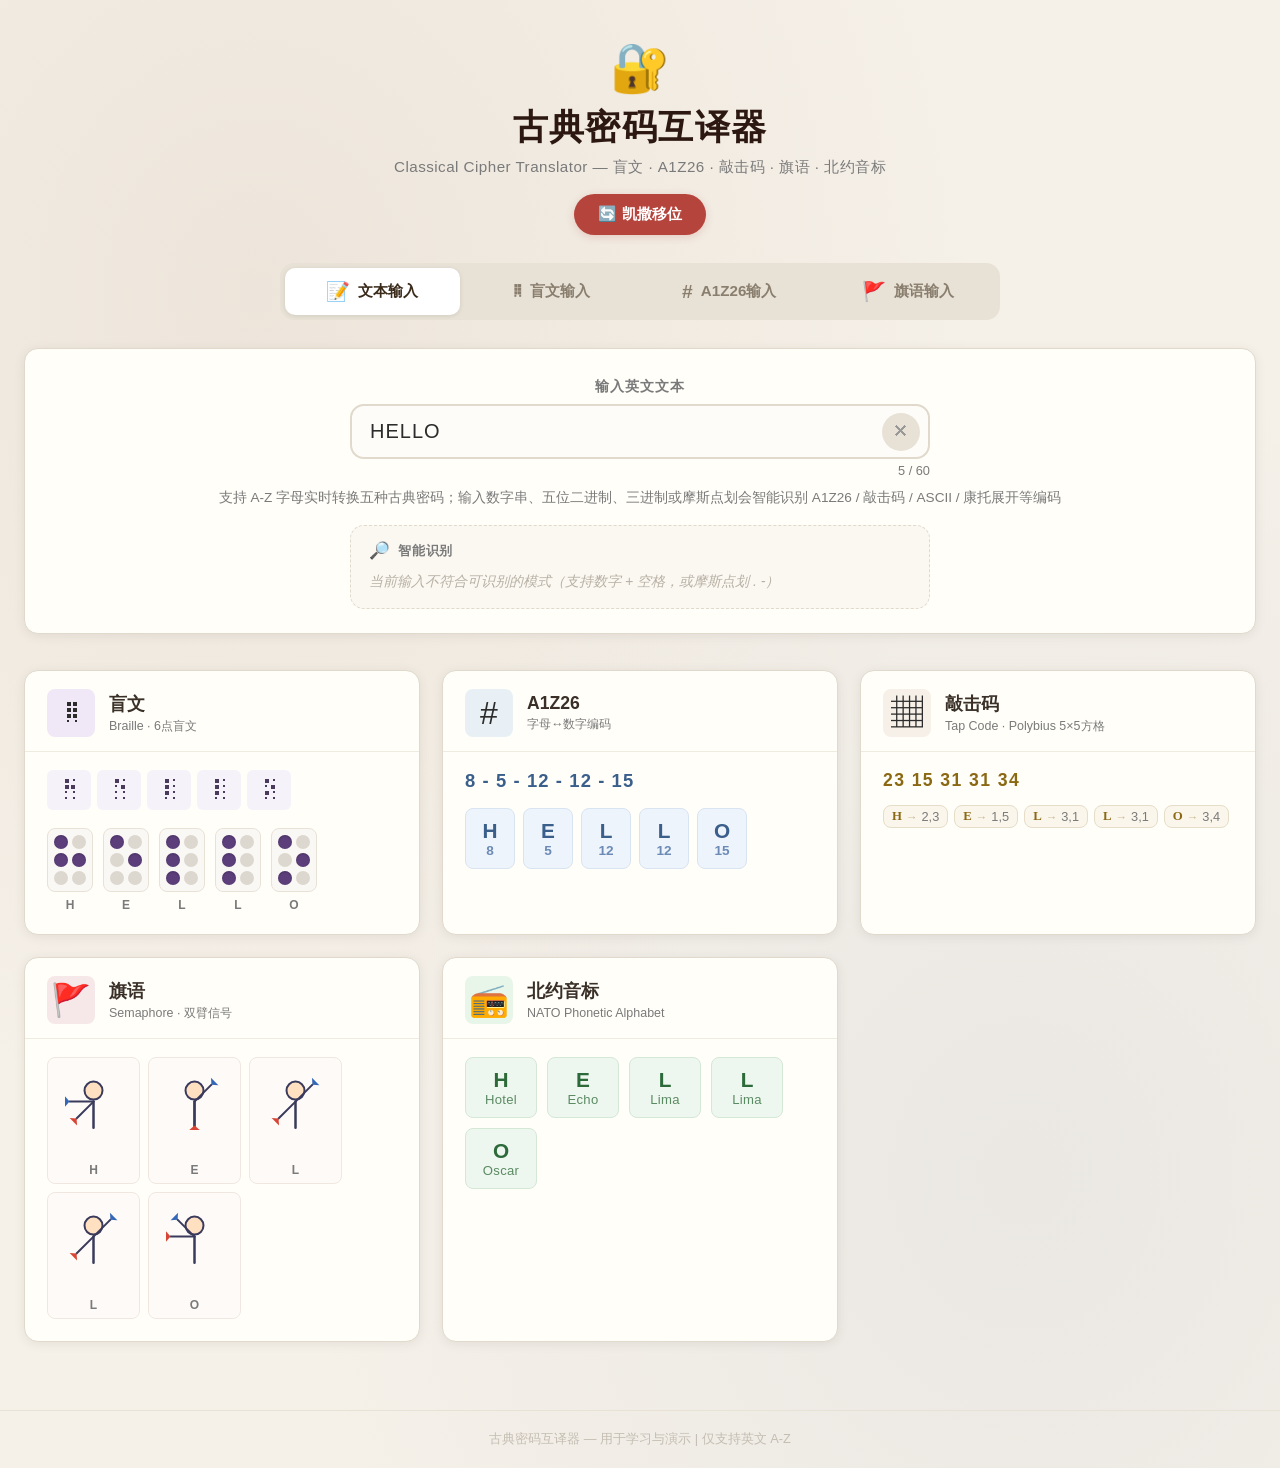
==== index.html @ b5cc6def "init commit" ====
<!-- @anchor: index_intro -->
<!-- 古典密码互译器结构骨架：头部导航 + 四种输入模式区（文本 / 盲文 / A1Z26 / 旗语）+ 五张密码输出卡片，脚本按序加载 -->
<!DOCTYPE html>
<html lang="zh-CN">
<head>
    <meta charset="UTF-8">
    <meta name="viewport" content="width=device-width, initial-scale=1.0">
    <title>古典密码互译器</title>
    <link rel="stylesheet" href="style.css">
</head>
<body>
    <header class="site-header">
        <div class="header-icon">🔐</div>
        <h1>古典密码互译器</h1>
        <p class="subtitle">Classical Cipher Translator — 盲文 · A1Z26 · 敲击码 · 旗语 · 北约音标</p>
        <nav class="header-nav">
            <a href="caesar.html" class="nav-caesar-link" title="查看全部 25 种凯撒移位">🔄 凯撒移位</a>
        </nav>
    </header>

    <main class="main-content">


        <!-- @anchor: html_mode_selector -->
        <!-- 输入模式选择器：文本 / 盲文 / A1Z26 / 旗语 四种输入切换 -->
        <section class="mode-selector-section">
            <div class="mode-selector" id="modeSelector">
                <button class="mode-btn active" data-mode="text">
                    <span class="mode-btn-icon">📝</span>
                    <span class="mode-btn-label">文本输入</span>
                </button>
                <button class="mode-btn" data-mode="braille">
                    <span class="mode-btn-icon">⠿</span>
                    <span class="mode-btn-label">盲文输入</span>
                </button>
                <button class="mode-btn" data-mode="a1z26">
                    <span class="mode-btn-icon">#</span>
                    <span class="mode-btn-label">A1Z26输入</span>
                </button>
                <button class="mode-btn" data-mode="semaphore">
                    <span class="mode-btn-icon">🚩</span>
                    <span class="mode-btn-label">旗语输入</span>
                </button>
            </div>
        </section>
        <!-- @anchor: html_mode_selector_end -->

        <!-- @anchor: html_text_input -->

        <!-- 文本输入区域：直接键入英文或数字串/摩斯点划，实时转换五种密码并启用智能识别 -->
        <section class="input-section" id="textInputSection">
            <div class="input-wrapper">
                <label for="textInput" class="input-label">输入英文文本</label>
                <div class="input-row">
                    <input
                        type="text"
                        id="textInput"
                        class="text-input"
                        placeholder="例如：HELLO WORLD / 8 5 12 12 15 / .... . .-.. .-.. ---"
                        maxlength="60"
                    >
                    <button id="clearBtn" class="clear-btn" title="清空">✕</button>
                </div>
                <span id="charCount" class="char-count">0 / 60</span>
            </div>
            <p class="input-hint">支持 A-Z 字母实时转换五种古典密码；输入数字串、五位二进制、三进制或摩斯点划会智能识别 A1Z26 / 敲击码 / ASCII / 康托展开等编码</p>

            <!-- @anchor: html_smart_detect -->
            <!-- 半智能识别区：数字型输入自动识别编码，结果多于一项时以下拉框切换栏目 -->
            <div class="smart-detect" id="smartDetect">
                <div class="smart-detect-header">
                    <span class="smart-detect-icon">🔎</span>
                    <span class="smart-detect-title">智能识别</span>
                </div>
                <div class="smart-detect-body" id="smartDetectBody"></div>
            </div>
            <!-- @anchor: html_smart_detect_end -->
        </section>
        <!-- @anchor: html_text_input_end -->

        <!-- @anchor: html_braille_input -->
        <!-- 盲文点阵输入区域：点击 2×3 点阵自动解码为字母并追加到文本框 -->
        <section class="input-section braille-input-section" id="brailleInputSection" style="display:none;">
            <div class="braille-input-header">
                <span class="braille-input-icon">⠿</span>
                <h2>盲文点阵输入</h2>
            </div>
            <p class="braille-input-hint">点击 2×3 点阵输入盲文，自动翻译为英文字母</p>
            <div class="braille-input-area">
                <!-- 2列×3行点阵 -->
                <div class="braille-dot-input-grid" id="brailleDotInput">
                    <span class="braille-input-dot" data-index="0" title="点 1"></span>
                    <span class="braille-input-dot" data-index="3" title="点 4"></span>
                    <span class="braille-input-dot" data-index="1" title="点 2"></span>
                    <span class="braille-input-dot" data-index="4" title="点 5"></span>
                    <span class="braille-input-dot" data-index="2" title="点 3"></span>
                    <span class="braille-input-dot" data-index="5" title="点 6"></span>
                </div>
                <!-- 翻译结果 -->
                <div class="braille-input-result">
                    <span class="braille-input-unicode" id="brailleInputChar">⠀</span>
                    <span class="braille-input-arrow">→</span>
                    <span class="braille-input-letter" id="brailleInputLetter">-</span>
                </div>
                <!-- 翻译输出文本框 -->
                <div class="special-input-textbox-wrapper">
                    <label class="special-input-textbox-label">翻译结果</label>
                    <input
                        type="text"
                        id="brailleOutputTextbox"
                        class="special-input-textbox"
                        readonly
                        placeholder="点选盲文后在此显示翻译文本"
                    >
                </div>
                <!-- 操作按钮 -->
                <div class="braille-input-actions">
                    <button id="brailleAddBtn" class="braille-add-btn" disabled>添加到文本</button>
                    <button id="brailleClearDotsBtn" class="braille-clear-dots-btn">清除点阵</button>
                    <button id="brailleClearTextBtn" class="braille-clear-dots-btn">清除翻译结果</button>
                </div>
            </div>
        </section>
        <!-- @anchor: html_braille_input_end -->

        <!-- @anchor: html_a1z26_input -->
        <!-- A1Z26 数字解码输入区域：输入空格/连字符分隔的数字，解码为字母 -->
        <section class="input-section a1z26-input-section" id="a1z26InputSection" style="display:none;">
            <div class="a1z26-input-header">
                <span class="a1z26-input-header-icon">#</span>
                <h2>A1Z26 数字解码输入</h2>
            </div>
            <p class="a1z26-input-hint">输入数字（空格或连字符分隔），如 "3 1 20" 或 "3-1-20"，自动翻译为字母</p>
            <div class="a1z26-input-area">
                <!-- 数字输入框 -->
                <div class="a1z26-input-field-wrapper">
                    <input
                        type="text"
                        id="a1z26NumberInput"
                        class="a1z26-number-input"
                        placeholder="例如：3 1 20"
                        maxlength="120"
                    >
                </div>
                <!-- 翻译结果 -->
                <div class="a1z26-input-result" id="a1z26InputResult">
                    <span class="a1z26-input-numbers" id="a1z26InputNumbers">-</span>
                    <span class="a1z26-input-arrow">→</span>
                    <span class="a1z26-input-letters" id="a1z26InputLetters">-</span>
                </div>
                <!-- 翻译输出文本框 -->
                <div class="special-input-textbox-wrapper">
                    <label class="special-input-textbox-label">翻译结果</label>
                    <input
                        type="text"
                        id="a1z26OutputTextbox"
                        class="special-input-textbox"
                        readonly
                        placeholder="输入数字后在此显示翻译文本"
                    >
                </div>
                <!-- 操作按钮 -->
                <div class="a1z26-input-actions">
                    <button id="a1z26AddBtn" class="a1z26-add-btn" disabled>添加到文本</button>
                    <button id="a1z26ClearBtn" class="a1z26-clear-btn">清除</button>
                </div>
            </div>
        </section>
        <!-- @anchor: html_a1z26_input_end -->

        <!-- @anchor: html_semaphore_input -->
        <!-- 旗语九宫格输入区域：依次点击两个方向格（忽略顺序）解码为字母 -->
        <section class="input-section semaphore-input-section" id="semaphoreInputSection" style="display:none;">
            <div class="semaphore-input-header">
                <span class="semaphore-input-icon">🚩</span>
                <h2>旗语九宫格输入</h2>
            </div>
            <p class="semaphore-input-hint">依次点击两个方向格子（忽略顺序），分别代表两手旗位</p>
            <div class="semaphore-input-area">
                <!-- 3×3 九宫格：箭头标签与 data-dir 均使用信号员自身视角（原形态，不做镜像翻转） -->
                <div class="semaphore-grid" id="semaphoreGrid">
                    <!-- 第一行：NW, N, NE -->
                    <button class="semaphore-cell" data-dir="7" title="左上 (NW)">
                        <span class="semaphore-dir-label">↖</span>
                    </button>
                    <button class="semaphore-cell" data-dir="0" title="上 (N)">
                        <span class="semaphore-dir-label">↑</span>
                    </button>
                    <button class="semaphore-cell" data-dir="1" title="右上 (NE)">
                        <span class="semaphore-dir-label">↗</span>
                    </button>
                    <!-- 第二行：W, 中心, E -->
                    <button class="semaphore-cell" data-dir="6" title="左 (W)">
                        <span class="semaphore-dir-label">←</span>
                    </button>
                    <div class="semaphore-center" id="semaphoreCenter">
                        <span class="semaphore-center-icon">🚩</span>
                        <span class="semaphore-center-letter" id="semaphoreCenterLetter">-</span>
                    </div>
                    <button class="semaphore-cell" data-dir="2" title="右 (E)">
                        <span class="semaphore-dir-label">→</span>
                    </button>
                    <!-- 第三行：SW, S, SE -->
                    <button class="semaphore-cell" data-dir="5" title="左下 (SW)">
                        <span class="semaphore-dir-label">↙</span>
                    </button>
                    <button class="semaphore-cell" data-dir="4" title="下 (S)">
                        <span class="semaphore-dir-label">↓</span>
                    </button>
                    <button class="semaphore-cell" data-dir="3" title="右下 (SE)">
                        <span class="semaphore-dir-label">↘</span>
                    </button>
                </div>
                <!-- 翻译输出文本框 -->
                <div class="special-input-textbox-wrapper">
                    <label class="special-input-textbox-label">翻译结果</label>
                    <input
                        type="text"
                        id="semaphoreOutputTextbox"
                        class="special-input-textbox"
                        readonly
                        placeholder="选择方向后在此显示翻译文本"
                    >
                </div>
                <!-- 操作按钮 -->
                <div class="semaphore-input-actions">
                    <button id="semaphoreAddBtn" class="semaphore-add-btn" disabled>添加到文本</button>
                    <button id="semaphoreClearBtn" class="semaphore-clear-btn">清除选择</button>
                    <button id="semaphoreClearTextBtn" class="semaphore-clear-btn">清除翻译结果</button>
                </div>
            </div>
        </section>
        <!-- @anchor: html_semaphore_input_end -->

        <!-- @anchor: html_cipher_cards -->
        <!-- 密码面板网格：盲文 / A1Z26 / 敲击码 / 旗语 / 北约音标 五张输出卡片 -->
        <section class="ciphers-grid">

            <!-- 盲文 -->
            <div class="cipher-card" id="braille-card">
                <div class="card-header">
                    <span class="card-icon braille-icon">⠿</span>
                    <div>
                        <h2>盲文</h2>
                        <span class="card-tag">Braille · 6点盲文</span>
                    </div>
                </div>
                <div class="card-body">
                    <div class="cipher-output" id="braille-output"></div>
                </div>
            </div>

            <!-- A1Z26 -->
            <div class="cipher-card" id="a1z26-card">
                <div class="card-header">
                    <span class="card-icon a1z26-icon">#</span>
                    <div>
                        <h2>A1Z26</h2>
                        <span class="card-tag">字母↔数字编码</span>
                    </div>
                </div>
                <div class="card-body">
                    <div class="cipher-output" id="a1z26-output"></div>
                </div>
            </div>

            <!-- 敲击码 -->
            <div class="cipher-card" id="tapcode-card">
                <div class="card-header">
                    <span class="card-icon tapcode-icon">▦</span>
                    <div>
                        <h2>敲击码</h2>
                        <span class="card-tag">Tap Code · Polybius 5×5方格</span>
                    </div>
                </div>
                <div class="card-body">
                    <div class="cipher-output" id="tapcode-output"></div>
                </div>
            </div>

            <!-- 旗语 -->
            <div class="cipher-card" id="semaphore-card">
                <div class="card-header">
                    <span class="card-icon semaphore-icon">🚩</span>
                    <div>
                        <h2>旗语</h2>
                        <span class="card-tag">Semaphore · 双臂信号</span>
                    </div>
                </div>
                <div class="card-body">
                    <div class="cipher-output" id="semaphore-output"></div>
                </div>
            </div>

            <!-- 北约音标 -->
            <div class="cipher-card" id="nato-card">
                <div class="card-header">
                    <span class="card-icon nato-icon">📻</span>
                    <div>
                        <h2>北约音标</h2>
                        <span class="card-tag">NATO Phonetic Alphabet</span>
                    </div>
                </div>
                <div class="card-body">
                    <div class="cipher-output" id="nato-output"></div>
                </div>
            </div>

        </section>
        <!-- @anchor: html_cipher_cards_end -->

    </main>

    <footer class="site-footer">
        <p>古典密码互译器 — 用于学习与演示 | 仅支持英文 A-Z</p>
    </footer>

    <!-- @anchor: html_scripts -->

    <!-- 脚本加载顺序：数据文件 → 各密码模块（含康托展开）→ 半智能识别 → 主脚本 -->
    <script src="cipher-data.js"></script>
    <script src="modules/braille.js"></script>
    <script src="modules/a1z26.js"></script>
    <script src="modules/tapcode.js"></script>
    <script src="modules/semaphore.js"></script>
    <script src="modules/nato-phonetic.js"></script>
    <script src="modules/cantor.js"></script>
    <script src="modules/smart-detect.js"></script>
    <script src="script.js"></script>
    <!-- @anchor: html_scripts_end -->
</body>
</html>
---- style.css ----
/* @anchor: style_intro */
/* 古典密码互译器样式：变量与重置、输入模式区、四类专用输入区、五类密码输出卡片与响应式适配 */
/* ============================================
   古典密码互译器 — 样式表
   ============================================ */

/* @anchor: css_reset */
/* 基础重置与主题变量 */
/* --- 基础重置与变量 --- */
*, *::before, *::after {
    box-sizing: border-box;
    margin: 0;
    padding: 0;
}

:root {
    --bg: #f5f0e8;
    --card-bg: #fffef9;
    --card-shadow: 0 2px 12px rgba(0,0,0,0.07);
    --card-hover-shadow: 0 4px 20px rgba(0,0,0,0.12);
    --text: #2c2c2c;
    --text-muted: #7a7a7a;
    --accent: #b5443c;
    --accent-light: #e0584e;
    --blue: #3a5f8b;
    --blue-light: #5b8ec4;
    --border: #e0d9cc;
    --radius: 14px;
    --radius-sm: 8px;
    --font-serif: 'Georgia', 'Times New Roman', serif;
    --font-sans: 'Segoe UI', 'PingFang SC', 'Microsoft YaHei', sans-serif;
}

html {
    font-size: 16px;
}

body {
    font-family: var(--font-sans);
    background: var(--bg);
    color: var(--text);
    min-height: 100vh;
    background-image:
        radial-gradient(ellipse at 20% 20%, rgba(180,150,120,0.12) 0%, transparent 50%),
        radial-gradient(ellipse at 80% 80%, rgba(140,160,190,0.10) 0%, transparent 50%);
}
/* @anchor: css_reset_end */

/* @anchor: css_header */
/* 头部标题与凯撒移位导航链接 */
/* --- 头部 --- */
.site-header {
    text-align: center;
    padding: 40px 20px 28px;
}

.header-icon {
    font-size: 48px;
    margin-bottom: 8px;
}

.site-header h1 {
    font-family: var(--font-serif);
    font-size: 2.2rem;
    font-weight: 700;
    color: #2c1810;
    letter-spacing: 0.04em;
    margin-bottom: 6px;
}

.subtitle {
    font-size: 0.95rem;
    color: var(--text-muted);
    letter-spacing: 0.03em;
}

/* --- 头部导航 --- */
.header-nav {
    margin-top: 16px;
}

.nav-caesar-link {
    display: inline-block;
    text-decoration: none;
    font-size: 0.95rem;
    font-weight: 600;
    color: #fff;
    background: var(--accent);
    padding: 10px 24px;
    border-radius: 24px;
    transition: all 0.25s;
    box-shadow: 0 2px 8px rgba(181,68,60,0.2);
}

.nav-caesar-link:hover {
    background: #c9554d;
    box-shadow: 0 4px 16px rgba(181,68,60,0.35);
    transform: translateY(-1px);
}
/* @anchor: css_header_end */

/* --- 主体 --- */
.main-content {
    max-width: 1300px;
    margin: 0 auto;
    padding: 0 24px 48px;
}

/* @anchor: css_mode_selector */
/* 输入模式选择器：分段控件样式的四个模式按钮 */
/* ============================================
   输入模式选择器
   ============================================ */
.mode-selector-section {
    margin-bottom: 28px;
}

.mode-selector {
    display: flex;
    gap: 4px;
    background: #e8e2d6;
    border-radius: var(--radius);
    padding: 5px;
    max-width: 720px;
    margin: 0 auto;
}

.mode-btn {
    flex: 1;
    display: flex;
    align-items: center;
    justify-content: center;
    gap: 8px;
    padding: 12px 16px;
    border: none;
    border-radius: 10px;
    background: transparent;
    color: #8a7e6e;
    font-size: 0.95rem;
    font-weight: 600;
    cursor: pointer;
    transition: all 0.25s;
    font-family: var(--font-sans);
}

.mode-btn:hover {
    color: #5a4e3e;
    background: rgba(255,255,255,0.4);
}

.mode-btn.active {
    background: #fff;
    color: #3a2a1a;
    box-shadow: 0 1px 4px rgba(0,0,0,0.1);
}

.mode-btn-icon {
    font-size: 1.2rem;
}

.mode-btn-label {
    white-space: nowrap;
}
/* @anchor: css_mode_selector_end */

/* @anchor: css_input_base */
/* 通用输入区域与翻译结果文本框 */
/* ============================================
   通用输入区域
   ============================================ */
.input-section {
    text-align: center;
    margin-bottom: 36px;
    background: var(--card-bg);
    border: 1px solid var(--border);
    border-radius: var(--radius);
    box-shadow: var(--card-shadow);
    padding: 28px 32px 24px;
    transition: box-shadow 0.3s;
}

.input-section:hover {
    box-shadow: var(--card-hover-shadow);
}

.input-wrapper {
    display: inline-block;
    width: 100%;
    max-width: 580px;
}

.input-label {
    display: block;
    font-weight: 600;
    font-size: 0.9rem;
    color: var(--text-muted);
    text-transform: uppercase;
    letter-spacing: 0.06em;
    margin-bottom: 8px;
}

.input-row {
    display: flex;
    align-items: center;
    gap: 8px;
    background: #fdfcf9;
    border: 2px solid var(--border);
    border-radius: var(--radius);
    padding: 4px 8px 4px 18px;
    transition: border-color 0.25s, box-shadow 0.25s;
}

.input-row:focus-within {
    border-color: var(--accent);
    box-shadow: 0 0 0 4px rgba(181,68,60,0.08);
}

.text-input {
    flex: 1;
    border: none;
    outline: none;
    background: transparent;
    font-size: 1.25rem;
    font-family: var(--font-sans);
    color: var(--text);
    letter-spacing: 0.05em;
    padding: 10px 0;
}

.text-input::placeholder {
    color: #c4bdb2;
}

.clear-btn {
    width: 38px;
    height: 38px;
    border: none;
    border-radius: 50%;
    background: #e8e2d6;
    color: #999;
    font-size: 1rem;
    cursor: pointer;
    transition: all 0.2s;
    display: flex;
    align-items: center;
    justify-content: center;
    flex-shrink: 0;
}

.clear-btn:hover {
    background: #d4ccc0;
    color: #555;
}

.char-count {
    display: block;
    text-align: right;
    font-size: 0.8rem;
    color: var(--text-muted);
    margin-top: 4px;
}

.input-hint {
    font-size: 0.85rem;
    color: var(--text-muted);
    margin-top: 10px;
}

/* ============================================
   特殊输入区域通用：翻译输出文本框
   ============================================ */
.special-input-textbox-wrapper {
    display: flex;
    flex-direction: column;
    align-items: center;
    gap: 6px;
}

.special-input-textbox-label {
    font-size: 0.8rem;
    font-weight: 600;
    color: var(--text-muted);
    text-transform: uppercase;
    letter-spacing: 0.04em;
}

.special-input-textbox {
    width: 240px;
    padding: 10px 14px;
    font-size: 1.1rem;
    font-family: var(--font-serif);
    letter-spacing: 0.05em;
    border: 2px solid var(--border);
    border-radius: var(--radius-sm);
    background: #fdfcf9;
    color: var(--text);
    text-align: center;
    outline: none;
    transition: border-color 0.25s;
    cursor: default;
}

.special-input-textbox:focus {
    border-color: var(--accent);
}

.special-input-textbox::placeholder {
    color: #c4bdb2;
    font-size: 0.85rem;
    font-family: var(--font-sans);
}
/* @anchor: css_input_base_end */

/* @anchor: css_smart_detect */
/* 半智能识别区：识别面板、下拉切换与逐项映射 chips */
/* ============================================
   半智能识别区
   ============================================ */
.smart-detect {
    max-width: 580px;
    margin: 18px auto 0;
    text-align: left;
    background: #fbf8f2;
    border: 1px dashed var(--border);
    border-radius: var(--radius);
    padding: 14px 18px 16px;
}

.smart-detect-header {
    display: flex;
    align-items: center;
    gap: 8px;
    margin-bottom: 10px;
}

.smart-detect-icon {
    font-size: 1.05rem;
}

.smart-detect-title {
    font-size: 0.82rem;
    font-weight: 700;
    color: var(--text-muted);
    text-transform: uppercase;
    letter-spacing: 0.06em;
}

.smart-placeholder {
    color: #b8b0a4;
    font-style: italic;
    font-size: 0.88rem;
    line-height: 1.5;
}

.smart-select-label {
    display: inline-flex;
    align-items: center;
    gap: 8px;
    font-size: 0.82rem;
    font-weight: 600;
    color: var(--text-muted);
    margin-bottom: 12px;
}

.smart-select {
    font-family: var(--font-sans);
    font-size: 0.9rem;
    color: var(--text);
    background: var(--card-bg);
    border: 2px solid var(--border);
    border-radius: var(--radius-sm);
    padding: 6px 10px;
    cursor: pointer;
    outline: none;
    transition: border-color 0.25s;
}

.smart-select:focus {
    border-color: var(--accent);
}

.smart-item-head {
    display: flex;
    align-items: baseline;
    gap: 10px;
    flex-wrap: wrap;
    margin-bottom: 8px;
}

.smart-item-title {
    font-size: 0.95rem;
    font-weight: 700;
    color: var(--accent);
}

.smart-item-tag {
    font-size: 0.78rem;
    color: var(--text-muted);
}

.smart-item-result {
    font-family: var(--font-serif);
    font-size: 1.5rem;
    font-weight: 700;
    letter-spacing: 0.08em;
    color: #2d6a3a;
    word-break: break-all;
    margin-bottom: 12px;
}

.smart-chips {
    display: flex;
    flex-wrap: wrap;
    gap: 8px;
}

.smart-chip {
    display: inline-flex;
    align-items: center;
    gap: 6px;
    background: #eef7ef;
    border: 1px solid #d4e8d6;
    border-radius: var(--radius-sm);
    padding: 4px 10px;
    font-size: 0.85rem;
}

.smart-chip-from {
    color: var(--text-muted);
}

.smart-chip-arrow {
    color: #b8c4b8;
    font-size: 0.78rem;
}

.smart-chip-to {
    color: #2d6a3a;
    font-weight: 700;
    font-family: var(--font-serif);
}
/* @anchor: css_smart_detect_end */


/* @anchor: css_braille_input */
/* 盲文点阵输入区：可点击点阵、翻译结果与操作按钮 */
/* ============================================
   盲文点阵输入区域
   ============================================ */
.braille-input-header {
    display: flex;
    align-items: center;
    justify-content: center;
    gap: 10px;
    margin-bottom: 6px;
}

.braille-input-icon {
    font-size: 30px;
    width: 44px;
    height: 44px;
    border-radius: var(--radius-sm);
    background: #f0e8f6;
    display: flex;
    align-items: center;
    justify-content: center;
}

.braille-input-header h2 {
    font-size: 1.15rem;
    font-weight: 700;
    color: #3a3028;
}

.braille-input-hint {
    font-size: 0.85rem;
    color: var(--text-muted);
    margin-bottom: 18px;
}

.braille-input-area {
    display: flex;
    align-items: center;
    justify-content: center;
    gap: 28px;
    flex-wrap: wrap;
}

/* --- 可点击点阵 --- */
.braille-dot-input-grid {
    display: grid;
    grid-template-columns: 1fr 1fr;
    grid-template-rows: 1fr 1fr 1fr;
    gap: 8px;
    padding: 12px;
    background: #faf8f5;
    border-radius: 12px;
    border: 2px solid #e0d9cc;
    user-select: none;
    -webkit-user-select: none;
}

.braille-input-dot {
    width: 40px;
    height: 40px;
    border-radius: 50%;
    background: #ddd8cf;
    cursor: pointer;
    transition: background 0.2s, transform 0.15s, box-shadow 0.2s;
    border: 2px solid transparent;
}

.braille-input-dot:hover {
    background: #c8bfb0;
    transform: scale(1.1);
}

.braille-input-dot:active {
    transform: scale(0.95);
}

.braille-input-dot.active {
    background: #5b3e7a;
    box-shadow: 0 0 0 3px rgba(91,62,122,0.25), inset 0 1px 3px rgba(0,0,0,0.2);
    border-color: #7a5a9a;
}

/* --- 翻译结果 --- */
.braille-input-result {
    display: flex;
    align-items: center;
    gap: 14px;
    padding: 10px 20px;
    background: #f6f2fa;
    border-radius: 10px;
    border: 1px solid #e4daf0;
}

.braille-input-unicode {
    font-size: 2.4rem;
    line-height: 1;
    color: #4a3a5c;
    min-width: 48px;
    text-align: center;
}

.braille-input-arrow {
    font-size: 1.2rem;
    color: #b0a0c0;
}

.braille-input-letter {
    font-size: 2rem;
    font-weight: 700;
    color: #3a2a4c;
    min-width: 40px;
    text-align: center;
    font-family: var(--font-serif);
}

/* --- 操作按钮 --- */
.braille-input-actions {
    display: flex;
    flex-direction: column;
    gap: 8px;
}

.braille-add-btn,
.braille-clear-dots-btn {
    padding: 10px 18px;
    border: none;
    border-radius: var(--radius-sm);
    font-size: 0.9rem;
    font-weight: 600;
    cursor: pointer;
    transition: all 0.2s;
    white-space: nowrap;
}

.braille-add-btn {
    background: #5b3e7a;
    color: #fff;
}

.braille-add-btn:hover:not(:disabled) {
    background: #6e4f92;
}

.braille-add-btn:disabled {
    background: #d0c8d8;
    color: #a098a8;
    cursor: not-allowed;
}

.braille-clear-dots-btn {
    background: #f0ebe0;
    color: #7a6e5e;
}

.braille-clear-dots-btn:hover {
    background: #e4dcd0;
    color: #5a4e3e;
}
/* @anchor: css_braille_input_end */

/* @anchor: css_a1z26_input */
/* A1Z26 数字解码输入区：数字输入框、翻译结果与操作按钮 */
/* ============================================
   A1Z26 数字输入区域
   ============================================ */
.a1z26-input-header {
    display: flex;
    align-items: center;
    justify-content: center;
    gap: 10px;
    margin-bottom: 6px;
}

.a1z26-input-header-icon {
    font-size: 28px;
    font-weight: 700;
    width: 44px;
    height: 44px;
    border-radius: var(--radius-sm);
    background: #e8f0f6;
    display: flex;
    align-items: center;
    justify-content: center;
    color: var(--blue);
}

.a1z26-input-header h2 {
    font-size: 1.15rem;
    font-weight: 700;
    color: #3a3028;
}

.a1z26-input-hint {
    font-size: 0.85rem;
    color: var(--text-muted);
    margin-bottom: 18px;
}

.a1z26-input-area {
    display: flex;
    align-items: center;
    justify-content: center;
    gap: 24px;
    flex-wrap: wrap;
}

/* --- 数字输入框 --- */
.a1z26-input-field-wrapper {
    flex-shrink: 0;
}

.a1z26-number-input {
    width: 260px;
    padding: 12px 18px;
    font-size: 1.2rem;
    font-family: var(--font-sans);
    letter-spacing: 0.05em;
    border: 2px solid var(--border);
    border-radius: var(--radius);
    background: #fdfcf9;
    color: var(--text);
    outline: none;
    transition: border-color 0.25s, box-shadow 0.25s;
}

.a1z26-number-input::placeholder {
    color: #c4bdb2;
    font-size: 0.95rem;
}

.a1z26-number-input:focus {
    border-color: var(--blue);
    box-shadow: 0 0 0 4px rgba(58,95,139,0.08);
}

/* --- A1Z26 翻译结果 --- */
.a1z26-input-result {
    display: flex;
    align-items: center;
    gap: 14px;
    padding: 10px 20px;
    background: #eef4fb;
    border-radius: 10px;
    border: 1px solid #d8e4f2;
}

.a1z26-input-numbers {
    font-size: 1.15rem;
    font-weight: 600;
    color: var(--blue);
    letter-spacing: 0.04em;
    min-width: 60px;
    text-align: center;
    word-break: break-all;
    max-width: 200px;
}

.a1z26-input-arrow {
    font-size: 1.2rem;
    color: #a0b8d0;
}

.a1z26-input-letters {
    font-size: 1.6rem;
    font-weight: 700;
    color: #3a5f8b;
    min-width: 60px;
    text-align: center;
    font-family: var(--font-serif);
    letter-spacing: 0.05em;
}

.a1z26-input-letters.result-ready {
    color: #2d6a3a;
}

/* --- A1Z26 操作按钮 --- */
.a1z26-input-actions {
    display: flex;
    flex-direction: column;
    gap: 8px;
}

.a1z26-add-btn,
.a1z26-clear-btn {
    padding: 10px 18px;
    border: none;
    border-radius: var(--radius-sm);
    font-size: 0.9rem;
    font-weight: 600;
    cursor: pointer;
    transition: all 0.2s;
    white-space: nowrap;
}

.a1z26-add-btn {
    background: #3a5f8b;
    color: #fff;
}

.a1z26-add-btn:hover:not(:disabled) {
    background: #4a72a0;
}

.a1z26-add-btn:disabled {
    background: #d0d8e2;
    color: #a0a8b5;
    cursor: not-allowed;
}

.a1z26-clear-btn {
    background: #f0ebe0;
    color: #7a6e5e;
}

.a1z26-clear-btn:hover {
    background: #e4dcd0;
    color: #5a4e3e;
}
/* @anchor: css_a1z26_input_end */

/* @anchor: css_semaphore_input */
/* 旗语九宫格输入区：3×3 方向格、中心显示与操作按钮 */
/* ============================================
   旗语九宫格输入区域
   ============================================ */
.semaphore-input-header {
    display: flex;
    align-items: center;
    justify-content: center;
    gap: 10px;
    margin-bottom: 6px;
}

.semaphore-input-icon {
    font-size: 30px;
    width: 44px;
    height: 44px;
    border-radius: var(--radius-sm);
    background: #f6e8e8;
    display: flex;
    align-items: center;
    justify-content: center;
}

.semaphore-input-header h2 {
    font-size: 1.15rem;
    font-weight: 700;
    color: #3a3028;
}

.semaphore-input-hint {
    font-size: 0.85rem;
    color: var(--text-muted);
    margin-bottom: 18px;
}

.semaphore-input-area {
    display: flex;
    align-items: center;
    justify-content: center;
    gap: 28px;
    flex-wrap: wrap;
}

/* --- 九宫格 --- */
.semaphore-grid {
    display: grid;
    grid-template-columns: repeat(3, 68px);
    grid-template-rows: repeat(3, 68px);
    gap: 6px;
    user-select: none;
    -webkit-user-select: none;
}

.semaphore-cell {
    width: 68px;
    height: 68px;
    border-radius: 12px;
    border: 2px solid #e0d9cc;
    background: #faf8f5;
    cursor: pointer;
    display: flex;
    align-items: center;
    justify-content: center;
    transition: all 0.2s;
    font-family: var(--font-sans);
}

.semaphore-cell:hover {
    background: #f0e8e0;
    border-color: #c8bfb0;
    transform: scale(1.05);
}

.semaphore-cell:active {
    transform: scale(0.95);
}

/* 两个选中格子统一使用中性高亮（不再区分左右手颜色） */
.semaphore-cell.right-arm,
.semaphore-cell.left-arm {
    background: #fdf0d5;
    border-color: #c8963e;
    box-shadow: 0 0 0 3px rgba(200,150,62,0.25);
}

.semaphore-cell.right-arm .semaphore-dir-label,
.semaphore-cell.left-arm .semaphore-dir-label {
    color: #c8963e;
}

.semaphore-dir-label {
    font-size: 1.5rem;
    color: #b0a590;
    transition: color 0.2s;
}

/* --- 中心区域 --- */
.semaphore-center {
    width: 68px;
    height: 68px;
    border-radius: 12px;
    background: #fdfcf9;
    border: 2px dashed #d8d0c0;
    display: flex;
    flex-direction: column;
    align-items: center;
    justify-content: center;
    gap: 4px;
}

.semaphore-center-icon {
    font-size: 1.3rem;
}

.semaphore-center-letter {
    font-size: 1.4rem;
    font-weight: 700;
    color: #3a2a1a;
    font-family: var(--font-serif);
    min-width: 24px;
    text-align: center;
}

.semaphore-center-letter.result-ready {
    color: #b5443c;
}

/* --- 旗语操作按钮 --- */
.semaphore-input-actions {
    display: flex;
    flex-direction: column;
    gap: 8px;
}

.semaphore-add-btn,
.semaphore-clear-btn {
    padding: 10px 18px;
    border: none;
    border-radius: var(--radius-sm);
    font-size: 0.9rem;
    font-weight: 600;
    cursor: pointer;
    transition: all 0.2s;
    white-space: nowrap;
}

.semaphore-add-btn {
    background: #b5443c;
    color: #fff;
}

.semaphore-add-btn:hover:not(:disabled) {
    background: #c9554d;
}

.semaphore-add-btn:disabled {
    background: #e0d0ce;
    color: #b8a8a5;
    cursor: not-allowed;
}

.semaphore-clear-btn {
    background: #f0ebe0;
    color: #7a6e5e;
}

.semaphore-clear-btn:hover {
    background: #e4dcd0;
    color: #5a4e3e;
}
/* @anchor: css_semaphore_input_end */

/* @anchor: css_cards */
/* 密码面板网格、卡片外壳与占位提示 */
/* ============================================
   密码面板网格
   ============================================ */
.ciphers-grid {
    display: grid;
    grid-template-columns: repeat(auto-fit, minmax(380px, 1fr));
    gap: 22px;
}

/* --- 密码卡片 --- */
.cipher-card {
    background: var(--card-bg);
    border: 1px solid var(--border);
    border-radius: var(--radius);
    box-shadow: var(--card-shadow);
    overflow: hidden;
    transition: box-shadow 0.3s, transform 0.2s;
}

.cipher-card:hover {
    box-shadow: var(--card-hover-shadow);
    transform: translateY(-2px);
}

.card-header {
    display: flex;
    align-items: center;
    gap: 14px;
    padding: 18px 22px 14px;
    border-bottom: 1px solid #f0ebe0;
}

.card-icon {
    font-size: 32px;
    width: 48px;
    height: 48px;
    border-radius: var(--radius-sm);
    display: flex;
    align-items: center;
    justify-content: center;
    flex-shrink: 0;
}

.braille-icon    { background: #f0e8f6; }
.a1z26-icon      { background: #e8f0f6; }
.tapcode-icon    { background: #f6f0e8; }
.semaphore-icon  { background: #f6e8e8; }
.nato-icon       { background: #e8f6ea; }

.card-header h2 {
    font-size: 1.1rem;
    font-weight: 700;
    color: #3a3028;
}

.card-tag {
    font-size: 0.78rem;
    color: var(--text-muted);
}

.card-body {
    padding: 18px 22px 22px;
    min-height: 100px;
    overflow-x: auto;
}

/* --- 占位提示 --- */
.placeholder {
    color: #c4bdb2;
    font-style: italic;
    font-size: 0.95rem;
    text-align: center;
    padding: 20px 0;
}
/* @anchor: css_cards_end */

/* @anchor: css_braille_view */
/* 盲文输出卡片样式 */
/* ============================================
   盲文样式
   ============================================ */
.braille-unicode-row {
    display: flex;
    flex-wrap: wrap;
    gap: 6px;
    margin-bottom: 18px;
}

.braille-char {
    font-size: 2rem;
    line-height: 1;
    color: #4a3a5c;
    background: #f6f2fa;
    border-radius: 6px;
    padding: 4px 8px;
    min-width: 44px;
    text-align: center;
}

.braille-dots-row {
    display: flex;
    flex-wrap: wrap;
    gap: 10px;
    align-items: flex-end;
}

.braille-dot-cell {
    display: flex;
    flex-direction: column;
    align-items: center;
    gap: 6px;
}

.braille-dot-grid {
    display: grid;
    grid-template-columns: 1fr 1fr;
    grid-template-rows: 1fr 1fr 1fr;
    gap: 4px;
    padding: 6px;
    background: #faf8f5;
    border-radius: 8px;
    border: 1px solid #e8e2d6;
}

.braille-dot {
    width: 14px;
    height: 14px;
    border-radius: 50%;
    background: #ddd8cf;
    transition: background 0.2s;
}

.braille-dot.active {
    background: #5b3e7a;
    box-shadow: inset 0 1px 2px rgba(0,0,0,0.2);
}

.braille-letter-label {
    font-size: 0.75rem;
    color: var(--text-muted);
    font-weight: 600;
}

.braille-space-marker,
.braille-unknown {
    font-size: 0.85rem;
    color: #bbb;
    padding: 10px 6px;
}
/* @anchor: css_braille_view_end */

/* @anchor: css_a1z26_view */
/* A1Z26 输出卡片样式 */
/* ============================================
   A1Z26 样式
   ============================================ */
.a1z26-code-row {
    font-size: 1.15rem;
    font-weight: 600;
    color: var(--blue);
    letter-spacing: 0.06em;
    margin-bottom: 16px;
    word-break: break-all;
}

.a1z26-cards-row {
    display: flex;
    flex-wrap: wrap;
    gap: 8px;
}

.a1z26-card {
    display: flex;
    flex-direction: column;
    align-items: center;
    background: #eef4fb;
    border-radius: var(--radius-sm);
    padding: 10px 14px;
    min-width: 50px;
    border: 1px solid #d8e4f2;
}

.a1z26-letter {
    font-size: 1.3rem;
    font-weight: 700;
    color: #3a5f8b;
}

.a1z26-number {
    font-size: 0.85rem;
    color: #6b8ab5;
    font-weight: 600;
}

.a1z26-space,
.a1z26-other {
    font-size: 0.85rem;
    color: #bbb;
    padding: 14px 8px;
}
/* @anchor: css_a1z26_view_end */

/* @anchor: css_tapcode_view */
/* 敲击码输出卡片样式：数字对结果行 + 紧凑逐字符映射 chips */
/* ============================================
   敲击码样式
   ============================================ */
.tapcode-code-row {
    font-size: 1.1rem;
    font-weight: 600;
    color: #8b6914;
    letter-spacing: 0.08em;
    margin-bottom: 14px;
    word-break: break-all;
}

.tapcode-chips {
    display: flex;
    flex-wrap: wrap;
    gap: 6px;
    align-items: flex-start;
}

.tapcode-chip {
    display: inline-flex;
    align-items: center;
    gap: 4px;
    background: #faf6ec;
    border: 1px solid #e6ddc8;
    border-radius: var(--radius-sm);
    padding: 3px 8px;
    font-size: 0.8rem;
}

.tapcode-chip-from {
    color: #8b6914;
    font-weight: 700;
    font-family: var(--font-serif);
}

.tapcode-chip-arrow {
    color: #c9b98f;
    font-size: 0.72rem;
}

.tapcode-chip-to {
    color: var(--text-muted);
}

.tapcode-chip-space,
.tapcode-chip-unknown {
    color: var(--text-muted);
    background: transparent;
    border-style: dashed;
}

.tapcode-more {
    align-self: center;
    font-size: 0.85rem;
    color: var(--text-muted);
}

/* @anchor: css_tapcode_view_end */

/* @anchor: css_semaphore_view */
/* 旗语输出卡片样式：Canvas 人物图排列 */
/* ============================================
   旗语样式
   ============================================ */
.semaphore-figures-row {
    display: flex;
    flex-wrap: wrap;
    gap: 8px;
    align-items: flex-end;
    justify-content: flex-start;
}

.semaphore-figure-wrapper {
    display: flex;
    flex-direction: column;
    align-items: center;
    gap: 4px;
    background: #fdfaf8;
    border-radius: var(--radius-sm);
    padding: 6px 8px;
    border: 1px solid #f0e8e0;
}

.semaphore-canvas {
    display: block;
}

.semaphore-char-label {
    font-size: 0.75rem;
    font-weight: 600;
    color: var(--text-muted);
}

.semaphore-space,
.semaphore-unknown {
    font-size: 0.85rem;
    color: #bbb;
    padding: 30px 8px;
}

.semaphore-more {
    align-self: center;
    font-size: 0.85rem;
    color: var(--text-muted);
    margin-left: 8px;
}
/* @anchor: css_semaphore_view_end */

/* @anchor: css_nato_view */
/* 北约音标输出卡片样式 */
/* ============================================
   北约音标样式
   ============================================ */
.nato-cards-row {
    display: flex;
    flex-wrap: wrap;
    gap: 10px;
}

.nato-card {
    display: flex;
    flex-direction: column;
    align-items: center;
    background: #eef7ef;
    border-radius: var(--radius-sm);
    padding: 10px 16px;
    min-width: 72px;
    border: 1px solid #d4e8d6;
}

.nato-letter-badge {
    font-size: 1.3rem;
    font-weight: 700;
    color: #2d6a3a;
}

.nato-word {
    font-size: 0.82rem;
    color: #5a8a62;
    font-weight: 500;
    letter-spacing: 0.02em;
}

.nato-space,
.nato-other {
    font-size: 0.85rem;
    color: #bbb;
    padding: 14px 8px;
}
/* @anchor: css_nato_view_end */

/* @anchor: css_footer */
/* 页脚 */
/* --- 底部 --- */
.site-footer {
    text-align: center;
    padding: 20px;
    font-size: 0.8rem;
    color: #c4bdb2;
    border-top: 1px solid #e8e2d6;
    margin-top: 20px;
}
/* @anchor: css_footer_end */

/* @anchor: css_responsive */
/* 响应式：窄屏下网格单列、输入区纵向排列并缩小控件 */
/* --- 响应式 --- */
@media (max-width: 860px) {
    .ciphers-grid {
        grid-template-columns: 1fr;
    }

    .site-header h1 {
        font-size: 1.6rem;
    }

    .text-input {
        font-size: 1.1rem;
    }

    .card-body {
        padding: 14px 14px 18px;
    }

    .braille-input-area,
    .a1z26-input-area,
    .semaphore-input-area {
        gap: 18px;
    }

    .braille-input-dot {
        width: 34px;
        height: 34px;
    }

    .a1z26-number-input {
        width: 220px;
        font-size: 1.05rem;
    }

    .mode-btn {
        padding: 10px 10px;
        font-size: 0.85rem;
    }

    .mode-btn-label {
        font-size: 0.82rem;
    }

    .semaphore-grid {
        grid-template-columns: repeat(3, 56px);
        grid-template-rows: repeat(3, 56px);
    }

    .semaphore-cell,
    .semaphore-center {
        width: 56px;
        height: 56px;
    }

    .special-input-textbox {
        width: 200px;
        font-size: 1rem;
    }
}

@media (max-width: 480px) {
    .main-content {
        padding: 0 12px 32px;
    }

    .card-header {
        padding: 14px 16px 10px;
    }

    .card-body {
        padding: 12px 10px 16px;
    }

    .input-section {
        padding: 16px 14px 18px;
    }

    .braille-input-area,
    .a1z26-input-area,
    .semaphore-input-area {
        flex-direction: column;
        gap: 14px;
    }

    .braille-input-actions,
    .a1z26-input-actions,
    .semaphore-input-actions {
        flex-direction: row;
        gap: 10px;
    }

    .a1z26-number-input {
        width: 100%;
        max-width: 280px;
    }

    .mode-selector {
        gap: 2px;
        padding: 3px;
    }

    .mode-btn {
        padding: 8px 6px;
        gap: 4px;
    }

    .mode-btn-icon {
        font-size: 1rem;
    }

    .mode-btn-label {
        font-size: 0.75rem;
    }

    .semaphore-grid {
        grid-template-columns: repeat(3, 50px);
        grid-template-rows: repeat(3, 50px);
        gap: 4px;
    }

    .semaphore-cell,
    .semaphore-center {
        width: 50px;
        height: 50px;
    }

    .semaphore-dir-label {
        font-size: 1.2rem;
    }

    .special-input-textbox {
        width: 180px;
        font-size: 0.95rem;
    }
}
/* @anchor: css_responsive_end */
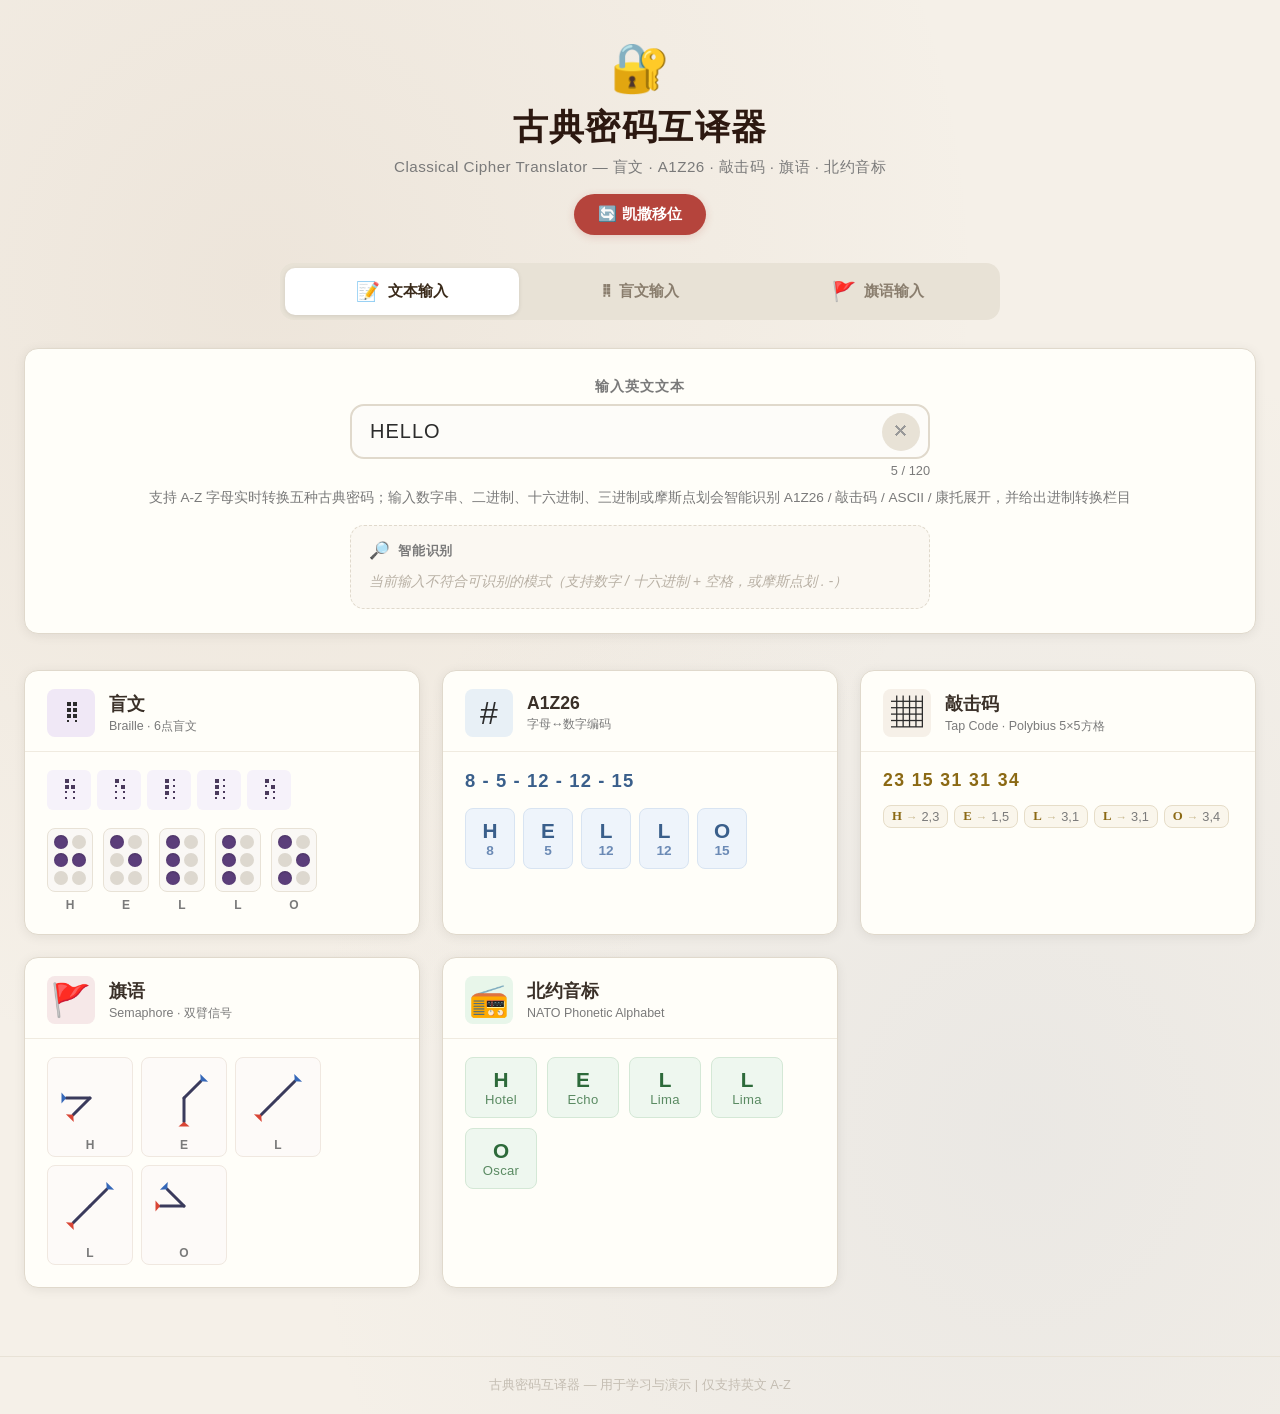
==== commit 62bcdb02: "new features" ====
--- a/index.html
+++ b/index.html
@@ -1,5 +1,5 @@
 <!-- @anchor: index_intro -->
-<!-- 古典密码互译器结构骨架：头部导航 + 四种输入模式区（文本 / 盲文 / A1Z26 / 旗语）+ 五张密码输出卡片，脚本按序加载 -->
+<!-- 古典密码互译器结构骨架：头部导航 + 三种输入模式区（文本 / 盲文 / 旗语）+ 五张密码输出卡片，脚本按序加载 -->
 <!DOCTYPE html>
 <html lang="zh-CN">
 <head>
@@ -22,7 +22,7 @@
 
 
         <!-- @anchor: html_mode_selector -->
-        <!-- 输入模式选择器：文本 / 盲文 / A1Z26 / 旗语 四种输入切换 -->
+<!-- 输入模式选择器：文本 / 盲文 / 旗语 三种输入切换 -->
         <section class="mode-selector-section">
             <div class="mode-selector" id="modeSelector">
                 <button class="mode-btn active" data-mode="text">
@@ -33,21 +33,17 @@
                     <span class="mode-btn-icon">⠿</span>
                     <span class="mode-btn-label">盲文输入</span>
                 </button>
-                <button class="mode-btn" data-mode="a1z26">
-                    <span class="mode-btn-icon">#</span>
-                    <span class="mode-btn-label">A1Z26输入</span>
-                </button>
                 <button class="mode-btn" data-mode="semaphore">
                     <span class="mode-btn-icon">🚩</span>
                     <span class="mode-btn-label">旗语输入</span>
                 </button>
             </div>
         </section>
+        
         <!-- @anchor: html_mode_selector_end -->
 
         <!-- @anchor: html_text_input -->
-
-        <!-- 文本输入区域：直接键入英文或数字串/摩斯点划，实时转换五种密码并启用智能识别 -->
+<!-- 文本输入区域：直接键入英文或数字串/十六进制/二进制/摩斯点划，实时转换五种密码并启用智能识别 -->
         <section class="input-section" id="textInputSection">
             <div class="input-wrapper">
                 <label for="textInput" class="input-label">输入英文文本</label>
@@ -56,17 +52,18 @@
                         type="text"
                         id="textInput"
                         class="text-input"
-                        placeholder="例如：HELLO WORLD / 8 5 12 12 15 / .... . .-.. .-.. ---"
-                        maxlength="60"
+                        placeholder="例如：HELLO / 8 5 12 12 15 / 01000 00101 / .... . .-.. .-.. ---"
+                        maxlength="120"
                     >
                     <button id="clearBtn" class="clear-btn" title="清空">✕</button>
                 </div>
-                <span id="charCount" class="char-count">0 / 60</span>
-            </div>
-            <p class="input-hint">支持 A-Z 字母实时转换五种古典密码；输入数字串、五位二进制、三进制或摩斯点划会智能识别 A1Z26 / 敲击码 / ASCII / 康托展开等编码</p>
-
+                <span id="charCount" class="char-count">0 / 120</span>
+            </div>
+            <p class="input-hint">支持 A-Z 字母实时转换五种古典密码；输入数字串、二进制、十六进制、三进制或摩斯点划会智能识别 A1Z26 / 敲击码 / ASCII / 康托展开，并给出进制转换栏目</p>
+
+            
             <!-- @anchor: html_smart_detect -->
-            <!-- 半智能识别区：数字型输入自动识别编码，结果多于一项时以下拉框切换栏目 -->
+<!-- 半智能识别区：按输入形态（数字 / 十六进制 / 二进制 / 三进制 / 摩斯点划等）自动识别编码，含进制转换栏目；结果多于一项时以下拉框切换栏目 -->
             <div class="smart-detect" id="smartDetect">
                 <div class="smart-detect-header">
                     <span class="smart-detect-icon">🔎</span>
@@ -74,6 +71,8 @@
                 </div>
                 <div class="smart-detect-body" id="smartDetectBody"></div>
             </div>
+
+            
             <!-- @anchor: html_smart_detect_end -->
         </section>
         <!-- @anchor: html_text_input_end -->
@@ -123,51 +122,7 @@
         </section>
         <!-- @anchor: html_braille_input_end -->
 
-        <!-- @anchor: html_a1z26_input -->
-        <!-- A1Z26 数字解码输入区域：输入空格/连字符分隔的数字，解码为字母 -->
-        <section class="input-section a1z26-input-section" id="a1z26InputSection" style="display:none;">
-            <div class="a1z26-input-header">
-                <span class="a1z26-input-header-icon">#</span>
-                <h2>A1Z26 数字解码输入</h2>
-            </div>
-            <p class="a1z26-input-hint">输入数字（空格或连字符分隔），如 "3 1 20" 或 "3-1-20"，自动翻译为字母</p>
-            <div class="a1z26-input-area">
-                <!-- 数字输入框 -->
-                <div class="a1z26-input-field-wrapper">
-                    <input
-                        type="text"
-                        id="a1z26NumberInput"
-                        class="a1z26-number-input"
-                        placeholder="例如：3 1 20"
-                        maxlength="120"
-                    >
-                </div>
-                <!-- 翻译结果 -->
-                <div class="a1z26-input-result" id="a1z26InputResult">
-                    <span class="a1z26-input-numbers" id="a1z26InputNumbers">-</span>
-                    <span class="a1z26-input-arrow">→</span>
-                    <span class="a1z26-input-letters" id="a1z26InputLetters">-</span>
-                </div>
-                <!-- 翻译输出文本框 -->
-                <div class="special-input-textbox-wrapper">
-                    <label class="special-input-textbox-label">翻译结果</label>
-                    <input
-                        type="text"
-                        id="a1z26OutputTextbox"
-                        class="special-input-textbox"
-                        readonly
-                        placeholder="输入数字后在此显示翻译文本"
-                    >
-                </div>
-                <!-- 操作按钮 -->
-                <div class="a1z26-input-actions">
-                    <button id="a1z26AddBtn" class="a1z26-add-btn" disabled>添加到文本</button>
-                    <button id="a1z26ClearBtn" class="a1z26-clear-btn">清除</button>
-                </div>
-            </div>
-        </section>
-        <!-- @anchor: html_a1z26_input_end -->
-
+        
         <!-- @anchor: html_semaphore_input -->
         <!-- 旗语九宫格输入区域：依次点击两个方向格（忽略顺序）解码为字母 -->
         <section class="input-section semaphore-input-section" id="semaphoreInputSection" style="display:none;">
--- a/style.css
+++ b/style.css
@@ -439,6 +439,20 @@
     font-weight: 700;
     font-family: var(--font-serif);
 }
+/* --- 进制转换等数字型结果：等宽字体，便于位数对齐阅读 --- */
+.smart-item-result.smart-num {
+    font-family: 'SFMono-Regular', Consolas, 'Liberation Mono', Menlo, monospace;
+    font-size: 1.05rem;
+    letter-spacing: 0.05em;
+}
+
+.smart-view-select {
+    display: flex;
+    align-items: center;
+    gap: 8px;
+    margin-bottom: 12px;
+}
+
 /* @anchor: css_smart_detect_end */
 
 
@@ -603,166 +617,6 @@
 }
 /* @anchor: css_braille_input_end */
 
-/* @anchor: css_a1z26_input */
-/* A1Z26 数字解码输入区：数字输入框、翻译结果与操作按钮 */
-/* ============================================
-   A1Z26 数字输入区域
-   ============================================ */
-.a1z26-input-header {
-    display: flex;
-    align-items: center;
-    justify-content: center;
-    gap: 10px;
-    margin-bottom: 6px;
-}
-
-.a1z26-input-header-icon {
-    font-size: 28px;
-    font-weight: 700;
-    width: 44px;
-    height: 44px;
-    border-radius: var(--radius-sm);
-    background: #e8f0f6;
-    display: flex;
-    align-items: center;
-    justify-content: center;
-    color: var(--blue);
-}
-
-.a1z26-input-header h2 {
-    font-size: 1.15rem;
-    font-weight: 700;
-    color: #3a3028;
-}
-
-.a1z26-input-hint {
-    font-size: 0.85rem;
-    color: var(--text-muted);
-    margin-bottom: 18px;
-}
-
-.a1z26-input-area {
-    display: flex;
-    align-items: center;
-    justify-content: center;
-    gap: 24px;
-    flex-wrap: wrap;
-}
-
-/* --- 数字输入框 --- */
-.a1z26-input-field-wrapper {
-    flex-shrink: 0;
-}
-
-.a1z26-number-input {
-    width: 260px;
-    padding: 12px 18px;
-    font-size: 1.2rem;
-    font-family: var(--font-sans);
-    letter-spacing: 0.05em;
-    border: 2px solid var(--border);
-    border-radius: var(--radius);
-    background: #fdfcf9;
-    color: var(--text);
-    outline: none;
-    transition: border-color 0.25s, box-shadow 0.25s;
-}
-
-.a1z26-number-input::placeholder {
-    color: #c4bdb2;
-    font-size: 0.95rem;
-}
-
-.a1z26-number-input:focus {
-    border-color: var(--blue);
-    box-shadow: 0 0 0 4px rgba(58,95,139,0.08);
-}
-
-/* --- A1Z26 翻译结果 --- */
-.a1z26-input-result {
-    display: flex;
-    align-items: center;
-    gap: 14px;
-    padding: 10px 20px;
-    background: #eef4fb;
-    border-radius: 10px;
-    border: 1px solid #d8e4f2;
-}
-
-.a1z26-input-numbers {
-    font-size: 1.15rem;
-    font-weight: 600;
-    color: var(--blue);
-    letter-spacing: 0.04em;
-    min-width: 60px;
-    text-align: center;
-    word-break: break-all;
-    max-width: 200px;
-}
-
-.a1z26-input-arrow {
-    font-size: 1.2rem;
-    color: #a0b8d0;
-}
-
-.a1z26-input-letters {
-    font-size: 1.6rem;
-    font-weight: 700;
-    color: #3a5f8b;
-    min-width: 60px;
-    text-align: center;
-    font-family: var(--font-serif);
-    letter-spacing: 0.05em;
-}
-
-.a1z26-input-letters.result-ready {
-    color: #2d6a3a;
-}
-
-/* --- A1Z26 操作按钮 --- */
-.a1z26-input-actions {
-    display: flex;
-    flex-direction: column;
-    gap: 8px;
-}
-
-.a1z26-add-btn,
-.a1z26-clear-btn {
-    padding: 10px 18px;
-    border: none;
-    border-radius: var(--radius-sm);
-    font-size: 0.9rem;
-    font-weight: 600;
-    cursor: pointer;
-    transition: all 0.2s;
-    white-space: nowrap;
-}
-
-.a1z26-add-btn {
-    background: #3a5f8b;
-    color: #fff;
-}
-
-.a1z26-add-btn:hover:not(:disabled) {
-    background: #4a72a0;
-}
-
-.a1z26-add-btn:disabled {
-    background: #d0d8e2;
-    color: #a0a8b5;
-    cursor: not-allowed;
-}
-
-.a1z26-clear-btn {
-    background: #f0ebe0;
-    color: #7a6e5e;
-}
-
-.a1z26-clear-btn:hover {
-    background: #e4dcd0;
-    color: #5a4e3e;
-}
-/* @anchor: css_a1z26_input_end */
 
 /* @anchor: css_semaphore_input */
 /* 旗语九宫格输入区：3×3 方向格、中心显示与操作按钮 */
@@ -1204,7 +1058,7 @@
 /* @anchor: css_tapcode_view_end */
 
 /* @anchor: css_semaphore_view */
-/* 旗语输出卡片样式：Canvas 人物图排列 */
+/* 旗语输出卡片样式：Canvas 双臂（持旗）图排列 */
 /* ============================================
    旗语样式
    ============================================ */
@@ -1223,7 +1077,7 @@
     gap: 4px;
     background: #fdfaf8;
     border-radius: var(--radius-sm);
-    padding: 6px 8px;
+    padding: 4px 6px;
     border: 1px solid #f0e8e0;
 }
 
@@ -1241,7 +1095,7 @@
 .semaphore-unknown {
     font-size: 0.85rem;
     color: #bbb;
-    padding: 30px 8px;
+    padding: 20px 8px;
 }
 
 .semaphore-more {
@@ -1250,6 +1104,7 @@
     color: var(--text-muted);
     margin-left: 8px;
 }
+
 /* @anchor: css_semaphore_view_end */
 
 /* @anchor: css_nato_view */
@@ -1329,7 +1184,6 @@
     }
 
     .braille-input-area,
-    .a1z26-input-area,
     .semaphore-input-area {
         gap: 18px;
     }
@@ -1337,11 +1191,6 @@
     .braille-input-dot {
         width: 34px;
         height: 34px;
-    }
-
-    .a1z26-number-input {
-        width: 220px;
-        font-size: 1.05rem;
     }
 
     .mode-btn {
@@ -1388,22 +1237,15 @@
     }
 
     .braille-input-area,
-    .a1z26-input-area,
     .semaphore-input-area {
         flex-direction: column;
         gap: 14px;
     }
 
     .braille-input-actions,
-    .a1z26-input-actions,
     .semaphore-input-actions {
         flex-direction: row;
         gap: 10px;
-    }
-
-    .a1z26-number-input {
-        width: 100%;
-        max-width: 280px;
     }
 
     .mode-selector {
@@ -1445,4 +1287,5 @@
         font-size: 0.95rem;
     }
 }
+
 /* @anchor: css_responsive_end */
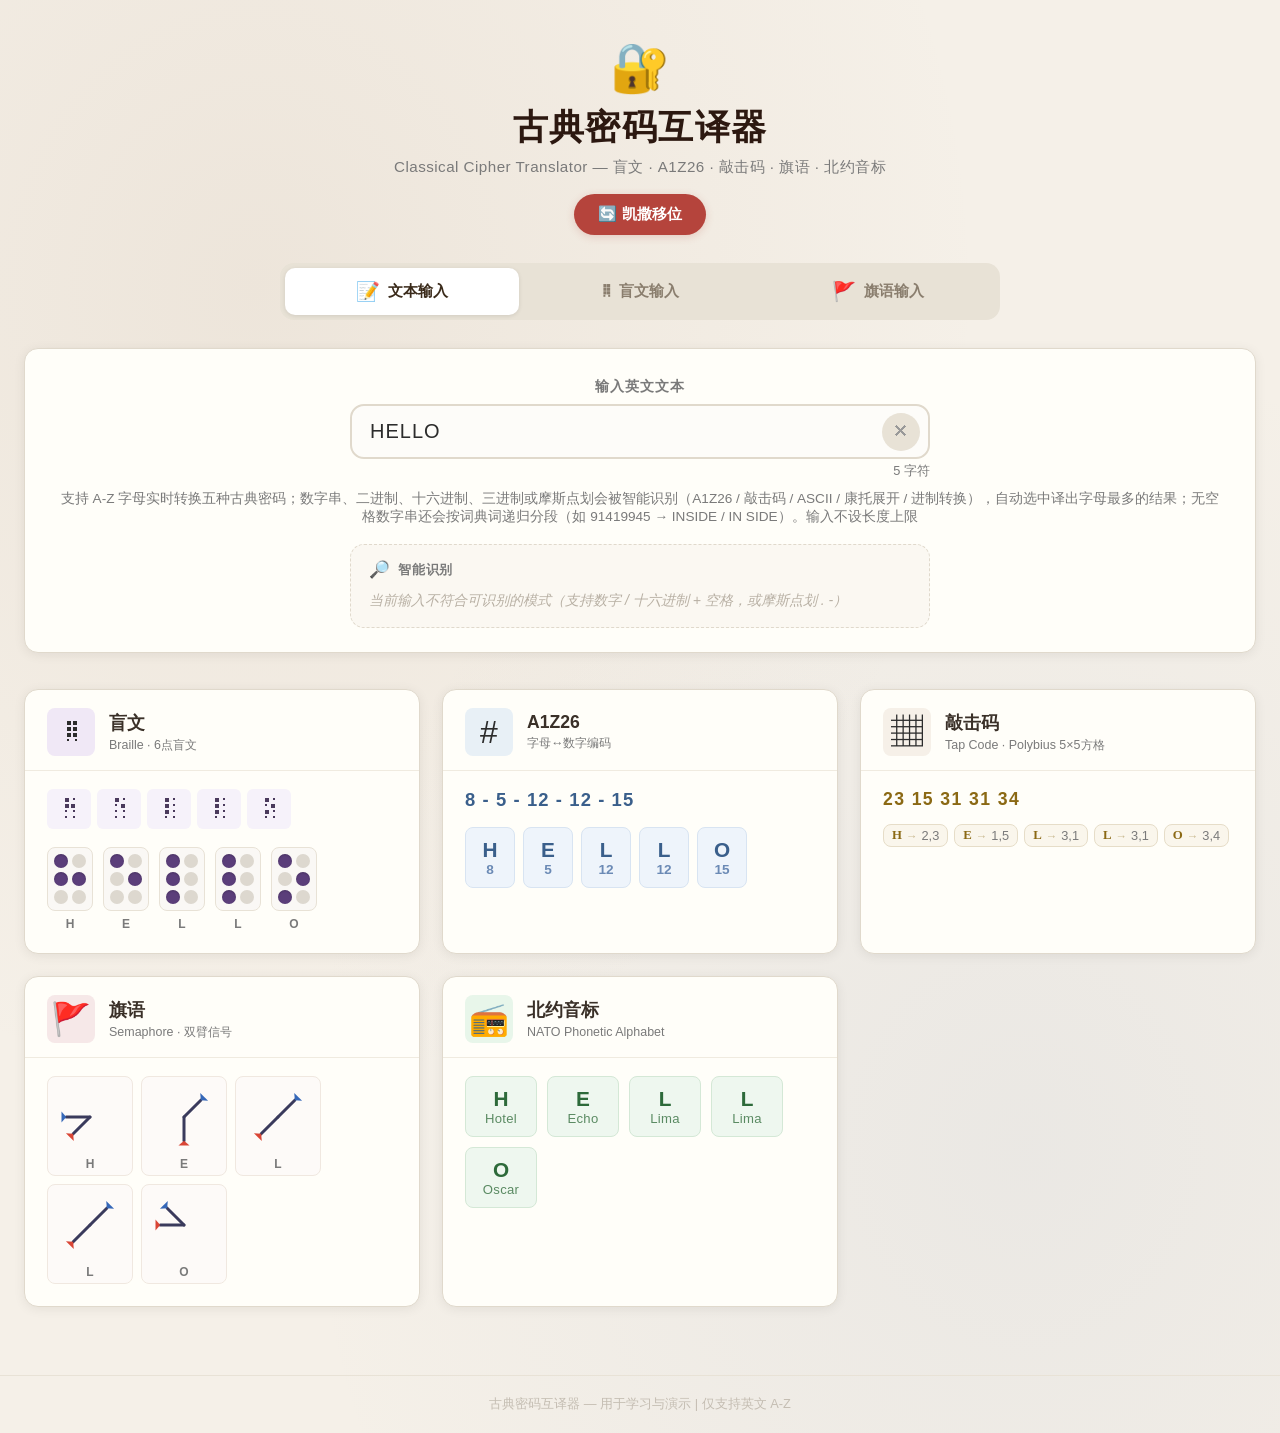
==== commit d3dda77a: "new features" ====
--- a/index.html
+++ b/index.html
@@ -43,7 +43,7 @@
         <!-- @anchor: html_mode_selector_end -->
 
         <!-- @anchor: html_text_input -->
-<!-- 文本输入区域：直接键入英文或数字串/十六进制/二进制/摩斯点划，实时转换五种密码并启用智能识别 -->
+<!-- 文本输入区：键入字母 / 数字串 / 二进制 / 十六进制 / 摩斯点划，实时转换五种密码并启用智能识别；不设长度上限 -->
         <section class="input-section" id="textInputSection">
             <div class="input-wrapper">
                 <label for="textInput" class="input-label">输入英文文本</label>
@@ -52,18 +52,16 @@
                         type="text"
                         id="textInput"
                         class="text-input"
-                        placeholder="例如：HELLO / 8 5 12 12 15 / 01000 00101 / .... . .-.. .-.. ---"
-                        maxlength="120"
+                        placeholder="例如：HELLO / 8 5 12 12 15 / .... . .-.. .-.. --- / 85121215"
                     >
                     <button id="clearBtn" class="clear-btn" title="清空">✕</button>
                 </div>
-                <span id="charCount" class="char-count">0 / 120</span>
-            </div>
-            <p class="input-hint">支持 A-Z 字母实时转换五种古典密码；输入数字串、二进制、十六进制、三进制或摩斯点划会智能识别 A1Z26 / 敲击码 / ASCII / 康托展开，并给出进制转换栏目</p>
-
-            
+                <span id="charCount" class="char-count">0 字符</span>
+            </div>
+            <p class="input-hint">支持 A-Z 字母实时转换五种古典密码；数字串、二进制、十六进制、三进制或摩斯点划会被智能识别（A1Z26 / 敲击码 / ASCII / 康托展开 / 进制转换），自动选中译出字母最多的结果；无空格数字串还会按词典词递归分段（如 91419945 → INSIDE / IN SIDE）。输入不设长度上限</p>
+
             <!-- @anchor: html_smart_detect -->
-<!-- 半智能识别区：按输入形态（数字 / 十六进制 / 二进制 / 三进制 / 摩斯点划等）自动识别编码，含进制转换栏目；结果多于一项时以下拉框切换栏目 -->
+<!-- 半智能识别区：自动识别并按「译出字母最多」选中结果，可解码过半的候选以并列小按钮切换；含进制转换栏目；无空格数字串（>5）会按词典词递归分段（如 91419945 → INSIDE / IN SIDE） -->
             <div class="smart-detect" id="smartDetect">
                 <div class="smart-detect-header">
                     <span class="smart-detect-icon">🔎</span>
@@ -72,9 +70,9 @@
                 <div class="smart-detect-body" id="smartDetectBody"></div>
             </div>
 
-            
             <!-- @anchor: html_smart_detect_end -->
         </section>
+
         <!-- @anchor: html_text_input_end -->
 
         <!-- @anchor: html_braille_input -->
@@ -271,8 +269,7 @@
     </footer>
 
     <!-- @anchor: html_scripts -->
-
-    <!-- 脚本加载顺序：数据文件 → 各密码模块（含康托展开）→ 半智能识别 → 主脚本 -->
+    <!-- 脚本加载顺序：数据文件 → 各密码模块（含康托展开）→ 词典工具 → 半智能识别 → 主脚本 -->
     <script src="cipher-data.js"></script>
     <script src="modules/braille.js"></script>
     <script src="modules/a1z26.js"></script>
@@ -280,8 +277,10 @@
     <script src="modules/semaphore.js"></script>
     <script src="modules/nato-phonetic.js"></script>
     <script src="modules/cantor.js"></script>
+    <script src="modules/word-finder.js"></script>
     <script src="modules/smart-detect.js"></script>
     <script src="script.js"></script>
+
     <!-- @anchor: html_scripts_end -->
 </body>
 </html>
--- a/style.css
+++ b/style.css
@@ -312,7 +312,7 @@
 /* @anchor: css_input_base_end */
 
 /* @anchor: css_smart_detect */
-/* 半智能识别区：识别面板、下拉切换与逐项映射 chips */
+/* 半智能识别区：识别面板、并列按钮切换（候选栏目 / 栏内视图）与逐项映射 chips */
 /* ============================================
    半智能识别区
    ============================================ */
@@ -352,31 +352,47 @@
     line-height: 1.5;
 }
 
-.smart-select-label {
-    display: inline-flex;
-    align-items: center;
+/* --- 并列切换按钮：候选栏目与栏内视图共用 --- */
+.smart-tabs {
+    display: flex;
+    flex-wrap: wrap;
     gap: 8px;
+    margin-bottom: 12px;
+}
+
+.smart-tab {
+    font-family: var(--font-sans);
     font-size: 0.82rem;
     font-weight: 600;
     color: var(--text-muted);
-    margin-bottom: 12px;
-}
-
-.smart-select {
-    font-family: var(--font-sans);
-    font-size: 0.9rem;
-    color: var(--text);
     background: var(--card-bg);
     border: 2px solid var(--border);
-    border-radius: var(--radius-sm);
-    padding: 6px 10px;
+    border-radius: 999px;
+    padding: 5px 14px;
     cursor: pointer;
     outline: none;
-    transition: border-color 0.25s;
-}
-
-.smart-select:focus {
+    transition: color 0.2s, border-color 0.2s, background 0.2s;
+}
+
+.smart-tab:hover {
     border-color: var(--accent);
+    color: var(--accent);
+}
+
+.smart-tab.is-active {
+    background: var(--accent);
+    border-color: var(--accent);
+    color: #fff;
+}
+
+.smart-tab-sm {
+    font-size: 0.76rem;
+    padding: 3px 12px;
+    border-width: 1px;
+}
+
+.smart-view-tabs {
+    margin-top: -4px;
 }
 
 .smart-item-head {
@@ -439,18 +455,12 @@
     font-weight: 700;
     font-family: var(--font-serif);
 }
+
 /* --- 进制转换等数字型结果：等宽字体，便于位数对齐阅读 --- */
 .smart-item-result.smart-num {
     font-family: 'SFMono-Regular', Consolas, 'Liberation Mono', Menlo, monospace;
     font-size: 1.05rem;
     letter-spacing: 0.05em;
-}
-
-.smart-view-select {
-    display: flex;
-    align-items: center;
-    gap: 8px;
-    margin-bottom: 12px;
 }
 
 /* @anchor: css_smart_detect_end */
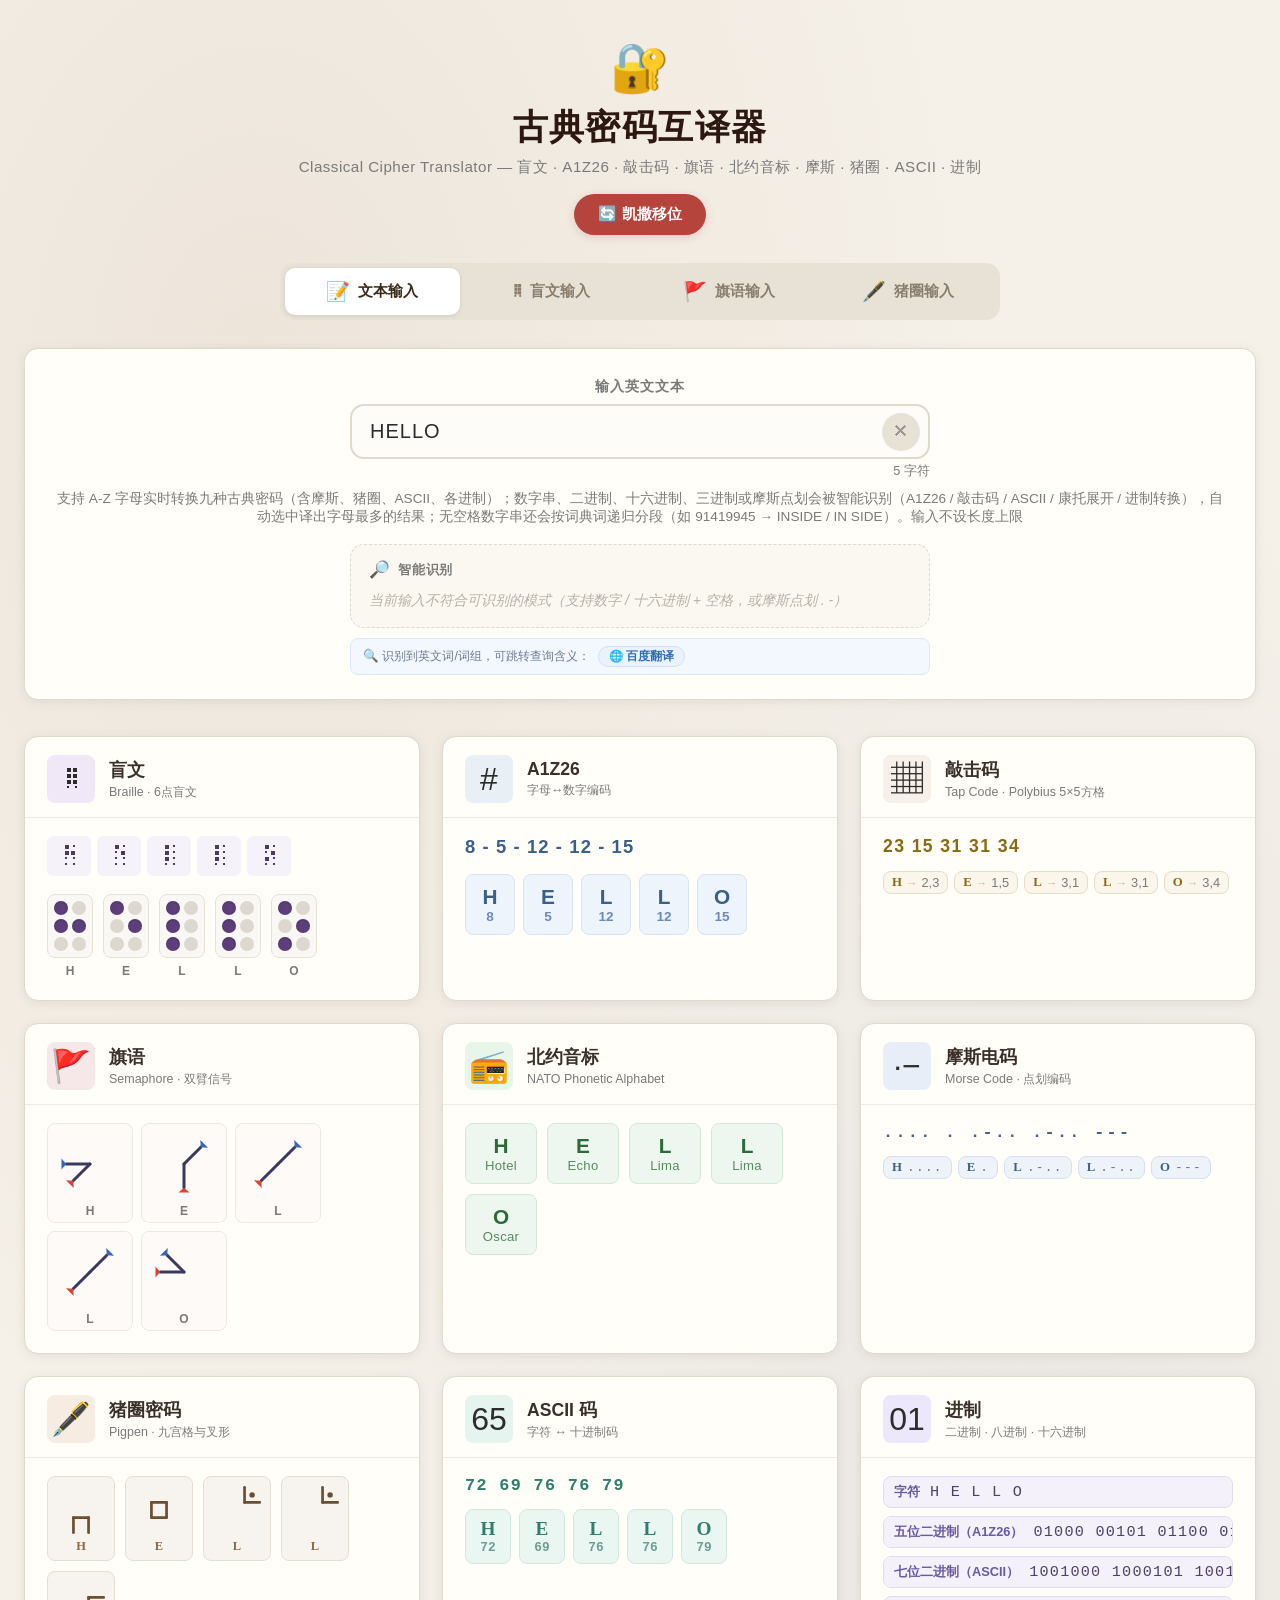
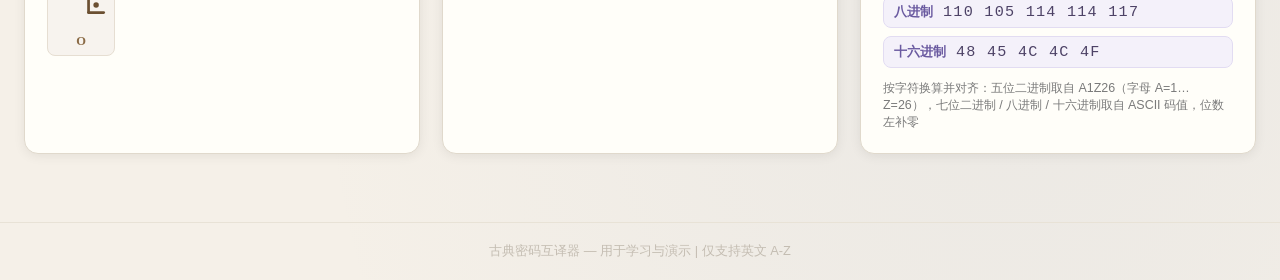
==== commit 2623ca47: "new features" ====
--- a/index.html
+++ b/index.html
@@ -1,5 +1,5 @@
 <!-- @anchor: index_intro -->
-<!-- 古典密码互译器结构骨架：头部导航 + 三种输入模式区（文本 / 盲文 / 旗语）+ 五张密码输出卡片，脚本按序加载 -->
+<!-- 古典密码互译器结构骨架：头部导航 + 四种输入模式区（文本 / 盲文 / 旗语 / 猪圈）+ 九张密码输出卡片，脚本按序加载 -->
 <!DOCTYPE html>
 <html lang="zh-CN">
 <head>
@@ -12,7 +12,7 @@
     <header class="site-header">
         <div class="header-icon">🔐</div>
         <h1>古典密码互译器</h1>
-        <p class="subtitle">Classical Cipher Translator — 盲文 · A1Z26 · 敲击码 · 旗语 · 北约音标</p>
+        <p class="subtitle">Classical Cipher Translator — 盲文 · A1Z26 · 敲击码 · 旗语 · 北约音标 · 摩斯 · 猪圈 · ASCII · 进制</p>
         <nav class="header-nav">
             <a href="caesar.html" class="nav-caesar-link" title="查看全部 25 种凯撒移位">🔄 凯撒移位</a>
         </nav>
@@ -20,9 +20,8 @@
 
     <main class="main-content">
 
-
         <!-- @anchor: html_mode_selector -->
-<!-- 输入模式选择器：文本 / 盲文 / 旗语 三种输入切换 -->
+<!-- 输入模式选择器：文本 / 盲文 / 旗语 / 猪圈 四种输入切换 -->
         <section class="mode-selector-section">
             <div class="mode-selector" id="modeSelector">
                 <button class="mode-btn active" data-mode="text">
@@ -37,13 +36,17 @@
                     <span class="mode-btn-icon">🚩</span>
                     <span class="mode-btn-label">旗语输入</span>
                 </button>
-            </div>
-        </section>
-        
+                <button class="mode-btn" data-mode="pigpen">
+                    <span class="mode-btn-icon">🖋️</span>
+                    <span class="mode-btn-label">猪圈输入</span>
+                </button>
+            </div>
+        </section>
+
         <!-- @anchor: html_mode_selector_end -->
 
         <!-- @anchor: html_text_input -->
-<!-- 文本输入区：键入字母 / 数字串 / 二进制 / 十六进制 / 摩斯点划，实时转换五种密码并启用智能识别；不设长度上限 -->
+<!-- 文本输入区：键入字母 / 数字串 / 二进制 / 十六进制 / 摩斯点划，实时转换九种密码并启用智能识别；不设长度上限 -->
         <section class="input-section" id="textInputSection">
             <div class="input-wrapper">
                 <label for="textInput" class="input-label">输入英文文本</label>
@@ -58,7 +61,7 @@
                 </div>
                 <span id="charCount" class="char-count">0 字符</span>
             </div>
-            <p class="input-hint">支持 A-Z 字母实时转换五种古典密码；数字串、二进制、十六进制、三进制或摩斯点划会被智能识别（A1Z26 / 敲击码 / ASCII / 康托展开 / 进制转换），自动选中译出字母最多的结果；无空格数字串还会按词典词递归分段（如 91419945 → INSIDE / IN SIDE）。输入不设长度上限</p>
+            <p class="input-hint">支持 A-Z 字母实时转换九种古典密码（含摩斯、猪圈、ASCII、各进制）；数字串、二进制、十六进制、三进制或摩斯点划会被智能识别（A1Z26 / 敲击码 / ASCII / 康托展开 / 进制转换），自动选中译出字母最多的结果；无空格数字串还会按词典词递归分段（如 91419945 → INSIDE / IN SIDE）。输入不设长度上限</p>
 
             <!-- @anchor: html_smart_detect -->
 <!-- 半智能识别区：自动识别并按「译出字母最多」选中结果，可解码过半的候选以并列小按钮切换；含进制转换栏目；无空格数字串（>5）会按词典词递归分段（如 91419945 → INSIDE / IN SIDE） -->
@@ -71,18 +74,26 @@
             </div>
 
             <!-- @anchor: html_smart_detect_end -->
+
+            <!-- @anchor: html_translate_bar -->
+            <!-- 翻译跳转条：当前输入被判定为英文词/词组时出现，一键跳百度翻译查看含义 -->
+            <div class="translate-bar" id="translateBar" style="display:none;">
+                <span class="translate-bar-hint">🔍 识别到英文词/词组，可跳转查询含义：</span>
+            </div>
+            <!-- @anchor: html_translate_bar_end -->
+
         </section>
 
         <!-- @anchor: html_text_input_end -->
 
         <!-- @anchor: html_braille_input -->
-        <!-- 盲文点阵输入区域：点击 2×3 点阵自动解码为字母并追加到文本框 -->
+        <!-- 盲文点阵输入区域：点击 2×3 点阵自动解码为字母；选定字母后按空格（或「添加到文本」）追加到文本框 -->
         <section class="input-section braille-input-section" id="brailleInputSection" style="display:none;">
             <div class="braille-input-header">
                 <span class="braille-input-icon">⠿</span>
                 <h2>盲文点阵输入</h2>
             </div>
-            <p class="braille-input-hint">点击 2×3 点阵输入盲文，自动翻译为英文字母</p>
+            <p class="braille-input-hint">点击 2×3 点阵输入盲文，自动翻译为英文字母；选定字母后按空格即可添加到文本</p>
             <div class="braille-input-area">
                 <!-- 2列×3行点阵 -->
                 <div class="braille-dot-input-grid" id="brailleDotInput">
@@ -120,15 +131,14 @@
         </section>
         <!-- @anchor: html_braille_input_end -->
 
-        
         <!-- @anchor: html_semaphore_input -->
-        <!-- 旗语九宫格输入区域：依次点击两个方向格（忽略顺序）解码为字母 -->
+        <!-- 旗语九宫格输入区域：依次点击两个方向格（忽略顺序）解码为字母；选好后按空格（或「添加到文本」）追加到文本框 -->
         <section class="input-section semaphore-input-section" id="semaphoreInputSection" style="display:none;">
             <div class="semaphore-input-header">
                 <span class="semaphore-input-icon">🚩</span>
                 <h2>旗语九宫格输入</h2>
             </div>
-            <p class="semaphore-input-hint">依次点击两个方向格子（忽略顺序），分别代表两手旗位</p>
+            <p class="semaphore-input-hint">依次点击两个方向格子（忽略顺序），分别代表两手旗位；选好后按空格即可添加到文本</p>
             <div class="semaphore-input-area">
                 <!-- 3×3 九宫格：箭头标签与 data-dir 均使用信号员自身视角（原形态，不做镜像翻转） -->
                 <div class="semaphore-grid" id="semaphoreGrid">
@@ -185,8 +195,42 @@
         </section>
         <!-- @anchor: html_semaphore_input_end -->
 
+        <!-- @anchor: html_pigpen_input -->
+        <!-- 猪圈字形输入区域：按「九宫格（无点 / 加点）/ 叉形（无点 / 加点）」四组字形按钮生成，点击即把对应字母追加到翻译结果 -->
+        <!-- 排版：九宫格按钮按 3×3 格位排列；叉形按钮按开口方向（上 / 左 / 右 / 下）摆成十字；空格 / 退格支持键盘（Space / Backspace） -->
+        <section class="input-section pigpen-input-section" id="pigpenInputSection" style="display:none;">
+            <div class="pigpen-input-header">
+                <span class="pigpen-input-icon">🖋️</span>
+                <h2>猪圈密码字形输入</h2>
+            </div>
+            <p class="pigpen-input-hint">点击字形按钮逐字输入猪圈密码（前两组为九宫格 A–I、加点九宫格 J–R，按 3×3 格位排列；后两组为叉形 S–V、加点叉形 W–Z，按开口方向上下左右摆放），结果同步显示在下方；空格与退格可直接用键盘 Space / Backspace，再由「添加到文本」写入文本框</p>
+            <div class="pigpen-input-area">
+                <div class="pigpen-glyph-groups" id="pigpenGlyphGroups"></div>
+                <div class="pigpen-side">
+                    <div class="special-input-textbox-wrapper">
+                        <label class="special-input-textbox-label">翻译结果</label>
+                        <input
+                            type="text"
+                            id="pigpenOutputTextbox"
+                            class="special-input-textbox"
+                            readonly
+                            placeholder="点击字形后在此显示翻译文本"
+                        >
+                    </div>
+                    <div class="pigpen-input-actions">
+                        <button id="pigpenAddBtn" class="pigpen-add-btn" disabled>添加到文本</button>
+                        <button id="pigpenSpaceBtn" class="pigpen-clear-btn">␣ 空格</button>
+                        <button id="pigpenBackspaceBtn" class="pigpen-clear-btn">⌫ 退格</button>
+                        <button id="pigpenClearTextBtn" class="pigpen-clear-btn">清除翻译结果</button>
+                    </div>
+                </div>
+            </div>
+        </section>
+
+        <!-- @anchor: html_pigpen_input_end -->
+
         <!-- @anchor: html_cipher_cards -->
-        <!-- 密码面板网格：盲文 / A1Z26 / 敲击码 / 旗语 / 北约音标 五张输出卡片 -->
+        <!-- 密码面板网格：盲文 / A1Z26 / 敲击码 / 旗语 / 北约音标 / 摩斯 / 猪圈 / ASCII / 进制 九张输出卡片 -->
         <section class="ciphers-grid">
 
             <!-- 盲文 -->
@@ -259,7 +303,64 @@
                 </div>
             </div>
 
-        </section>
+            <!-- 摩斯电码 -->
+            <div class="cipher-card" id="morse-card">
+                <div class="card-header">
+                    <span class="card-icon morse-icon">·−</span>
+                    <div>
+                        <h2>摩斯电码</h2>
+                        <span class="card-tag">Morse Code · 点划编码</span>
+                    </div>
+                </div>
+                <div class="card-body">
+                    <div class="cipher-output" id="morse-output"></div>
+                </div>
+            </div>
+
+            <!-- 猪圈密码 -->
+            <div class="cipher-card" id="pigpen-card">
+                <div class="card-header">
+                    <span class="card-icon pigpen-icon">🖋️</span>
+                    <div>
+                        <h2>猪圈密码</h2>
+                        <span class="card-tag">Pigpen · 九宫格与叉形</span>
+                    </div>
+                </div>
+                <div class="card-body">
+                    <div class="cipher-output" id="pigpen-output"></div>
+                </div>
+            </div>
+
+            <!-- ASCII 码 -->
+            <div class="cipher-card" id="ascii-card">
+                <div class="card-header">
+                    <span class="card-icon ascii-icon">65</span>
+                    <div>
+                        <h2>ASCII 码</h2>
+                        <span class="card-tag">字符 ↔ 十进制码</span>
+                    </div>
+                </div>
+                <div class="card-body">
+                    <div class="cipher-output" id="ascii-output"></div>
+                </div>
+            </div>
+
+            <!-- 进制转换 -->
+            <div class="cipher-card" id="numeral-card">
+                <div class="card-header">
+                    <span class="card-icon numeral-icon">01</span>
+                    <div>
+                        <h2>进制</h2>
+                        <span class="card-tag">二进制 · 八进制 · 十六进制</span>
+                    </div>
+                </div>
+                <div class="card-body">
+                    <div class="cipher-output" id="numeral-output"></div>
+                </div>
+            </div>
+
+        </section>
+
         <!-- @anchor: html_cipher_cards_end -->
 
     </main>
@@ -269,18 +370,22 @@
     </footer>
 
     <!-- @anchor: html_scripts -->
-    <!-- 脚本加载顺序：数据文件 → 各密码模块（含康托展开）→ 词典工具 → 半智能识别 → 主脚本 -->
+    <!-- 脚本加载顺序：数据文件 → 各密码模块（盲文 / 摩斯 / 猪圈 / ASCII / 进制等）→ 词典工具 → 翻译跳转工具 → 半智能识别 → 主脚本 -->
     <script src="cipher-data.js"></script>
     <script src="modules/braille.js"></script>
     <script src="modules/a1z26.js"></script>
     <script src="modules/tapcode.js"></script>
     <script src="modules/semaphore.js"></script>
     <script src="modules/nato-phonetic.js"></script>
+    <script src="modules/morse.js"></script>
+    <script src="modules/pigpen.js"></script>
+    <script src="modules/ascii.js"></script>
+    <script src="modules/numeral.js"></script>
     <script src="modules/cantor.js"></script>
     <script src="modules/word-finder.js"></script>
+    <script src="modules/translate-link.js"></script>
     <script src="modules/smart-detect.js"></script>
     <script src="script.js"></script>
-
     <!-- @anchor: html_scripts_end -->
 </body>
 </html>
--- a/style.css
+++ b/style.css
@@ -463,6 +463,23 @@
     letter-spacing: 0.05em;
 }
 
+/* --- 附注行：结果行之外的补充信息（如进制转换的二进制视图附示译出的字母 / 字符） --- */
+.smart-item-note {
+    font-size: 0.92rem;
+    color: var(--text-muted);
+    letter-spacing: 0.06em;
+    word-break: break-all;
+    margin: -8px 0 12px;
+}
+
+.smart-item-note.smart-num {
+    font-family: 'SFMono-Regular', Consolas, 'Liberation Mono', Menlo, monospace;
+}
+
+.smart-item-note[hidden] {
+    display: none;
+}
+
 /* @anchor: css_smart_detect_end */
 
 
@@ -801,6 +818,170 @@
 }
 /* @anchor: css_semaphore_input_end */
 
+/* @anchor: css_pigpen_input */
+/* 猪圈字形输入区：四组字形按钮（九宫格 无点 / 加点按 3×3 格位排列、叉形 无点 / 加点按开口方向摆成十字） + 翻译结果与操作按钮 */
+.pigpen-input-header {
+    display: flex;
+    align-items: center;
+    justify-content: center;
+    gap: 10px;
+    margin-bottom: 6px;
+}
+
+.pigpen-input-icon {
+    font-size: 30px;
+    width: 44px;
+    height: 44px;
+    border-radius: var(--radius-sm);
+    background: #f6ece2;
+    display: flex;
+    align-items: center;
+    justify-content: center;
+}
+
+.pigpen-input-header h2 {
+    font-size: 1.15rem;
+    font-weight: 700;
+    color: #3a3028;
+}
+
+.pigpen-input-hint {
+    font-size: 0.85rem;
+    color: var(--text-muted);
+    margin-bottom: 18px;
+}
+
+.pigpen-input-area {
+    display: flex;
+    align-items: center;
+    justify-content: center;
+    gap: 28px;
+    flex-wrap: wrap;
+}
+
+.pigpen-glyph-groups {
+    display: grid;
+    grid-template-columns: repeat(2, auto);
+    gap: 14px;
+}
+
+.pigpen-glyph-group {
+    display: flex;
+    flex-direction: column;
+    gap: 6px;
+    padding: 10px;
+    background: #faf8f5;
+    border: 1px solid #e8e0d4;
+    border-radius: var(--radius-sm);
+}
+
+.pigpen-group-title {
+    font-size: 0.75rem;
+    color: var(--text-muted);
+    text-align: center;
+}
+
+/* 字形按钮容器：统一用 3×3 网格，让字形按格位 / 方向就位 */
+.pigpen-glyph-buttons {
+    display: grid;
+    grid-template-columns: repeat(3, auto);
+    grid-template-rows: repeat(3, auto);
+    gap: 6px;
+    justify-items: center;
+    align-items: center;
+}
+
+/* 九宫格：按钮按行优先落位，与字形格位一一对应 */
+.pigpen-layout-grid {
+    grid-template-rows: repeat(3, auto);
+}
+
+/* 叉形：上 / 左 / 右 / 下摆成十字（按钮由脚本按开口方向指定 grid-row / grid-column），中心与四角留空 */
+.pigpen-layout-cross {
+    grid-template-rows: repeat(3, auto);
+}
+
+.pigpen-glyph-btn {
+    width: 46px;
+    height: 46px;
+    padding: 4px;
+    border: 2px solid #e0d9cc;
+    border-radius: 10px;
+    background: #fffdfa;
+    color: #6b4f31;
+    cursor: pointer;
+    display: flex;
+    align-items: center;
+    justify-content: center;
+    transition: all 0.2s;
+}
+
+.pigpen-glyph-btn:hover {
+    background: #f4ecdf;
+    border-color: #c8bfb0;
+    transform: scale(1.06);
+}
+
+.pigpen-glyph-btn:active {
+    transform: scale(0.94);
+}
+
+.pigpen-side {
+    display: flex;
+    flex-direction: column;
+    align-items: center;
+    gap: 14px;
+}
+
+.pigpen-input-actions {
+    display: flex;
+    flex-direction: row;
+    flex-wrap: wrap;
+    justify-content: center;
+    gap: 8px;
+    max-width: 260px;
+}
+
+.pigpen-add-btn,
+.pigpen-clear-btn {
+    padding: 10px 16px;
+    border: none;
+    border-radius: var(--radius-sm);
+    font-size: 0.9rem;
+    font-weight: 600;
+    cursor: pointer;
+    transition: all 0.2s;
+    white-space: nowrap;
+}
+
+.pigpen-add-btn {
+    background: #b5763c;
+    color: #fff;
+}
+
+.pigpen-add-btn:hover:not(:disabled) {
+    background: #c9873f;
+}
+
+.pigpen-add-btn:disabled {
+    background: #e6dcd0;
+    color: #b8ab9a;
+    cursor: not-allowed;
+}
+
+.pigpen-clear-btn {
+    background: #f0ebe0;
+    color: #7a6e5e;
+}
+
+.pigpen-clear-btn:hover {
+    background: #e4dcd0;
+    color: #5a4e3e;
+}
+
+/* @anchor: css_pigpen_input_end */
+
+
 /* @anchor: css_cards */
 /* 密码面板网格、卡片外壳与占位提示 */
 /* ============================================
@@ -1160,6 +1341,279 @@
 }
 /* @anchor: css_nato_view_end */
 
+/* @anchor: css_morse_view */
+/* 摩斯电码卡片样式：点划结果行 + 逐字符点划 chips */
+.morse-code-row {
+    font-family: Consolas, "Courier New", monospace;
+    font-size: 1.05rem;
+    font-weight: 700;
+    color: #44618a;
+    letter-spacing: 0.14em;
+    margin-bottom: 14px;
+    word-break: break-all;
+}
+
+.morse-chips {
+    display: flex;
+    flex-wrap: wrap;
+    gap: 6px;
+    align-items: flex-start;
+}
+
+.morse-chip {
+    display: inline-flex;
+    align-items: center;
+    gap: 5px;
+    background: #eef2f9;
+    border: 1px solid #d6e0f0;
+    border-radius: var(--radius-sm);
+    padding: 3px 8px;
+    font-size: 0.8rem;
+}
+
+.morse-chip-char {
+    font-weight: 700;
+    color: #3f5f8a;
+    font-family: var(--font-serif);
+}
+
+.morse-chip-code {
+    font-family: Consolas, "Courier New", monospace;
+    color: #64748b;
+    letter-spacing: 0.1em;
+}
+
+.morse-chip-space,
+.morse-chip-unknown {
+    color: var(--text-muted);
+    background: transparent;
+    border-style: dashed;
+}
+
+.morse-more {
+    align-self: center;
+    font-size: 0.85rem;
+    color: var(--text-muted);
+}
+
+.morse-icon { background: #e8eef8; }
+/* @anchor: css_morse_view_end */
+
+/* @anchor: css_pigpen_view */
+/* 猪圈密码卡片样式：逐字符字形 SVG + 字母标签 */
+.pigpen-figures-row {
+    display: flex;
+    flex-wrap: wrap;
+    gap: 10px;
+    align-items: flex-end;
+}
+
+.pigpen-figure-wrapper {
+    display: flex;
+    flex-direction: column;
+    align-items: center;
+    gap: 2px;
+    padding: 6px;
+    background: #f7f3ee;
+    border: 1px solid #e6ded2;
+    border-radius: var(--radius-sm);
+}
+
+.pigpen-glyph-svg {
+    display: block;
+    color: #6b4f31;
+}
+
+.pigpen-glyph-svg line {
+    stroke: currentColor;
+    fill: none;
+}
+
+.pigpen-glyph-svg circle {
+    fill: currentColor;
+}
+
+.pigpen-char-label {
+    font-size: 0.78rem;
+    font-weight: 700;
+    color: #8a6a45;
+    font-family: var(--font-serif);
+}
+
+.pigpen-space,
+.pigpen-unknown {
+    font-size: 0.85rem;
+    color: #bbb;
+    background: transparent;
+    border-style: dashed;
+    padding: 22px 10px;
+}
+
+.pigpen-more {
+    align-self: center;
+    font-size: 0.85rem;
+    color: var(--text-muted);
+}
+
+.pigpen-icon { background: #f6ece2; }
+/* @anchor: css_pigpen_view_end */
+
+/* @anchor: css_ascii_view */
+/* ASCII 码卡片样式：十进制码值行 + 逐字符「字符 → 码值」卡片 */
+.ascii-code-row {
+    font-family: Consolas, "Courier New", monospace;
+    font-size: 1.05rem;
+    font-weight: 700;
+    color: #2f7d6a;
+    letter-spacing: 0.08em;
+    margin-bottom: 14px;
+    word-break: break-all;
+}
+
+.ascii-cards-row {
+    display: flex;
+    flex-wrap: wrap;
+    gap: 8px;
+    align-items: flex-start;
+}
+
+.ascii-card {
+    display: flex;
+    flex-direction: column;
+    align-items: center;
+    background: #eaf6f2;
+    border: 1px solid #d2e9e2;
+    border-radius: var(--radius-sm);
+    padding: 8px 12px;
+    min-width: 46px;
+}
+
+.ascii-char {
+    font-size: 1.2rem;
+    font-weight: 700;
+    color: #2f7d6a;
+    font-family: var(--font-serif);
+}
+
+.ascii-code {
+    font-size: 0.8rem;
+    color: #6b9c90;
+    font-weight: 600;
+    font-family: Consolas, "Courier New", monospace;
+}
+
+.ascii-other,
+.ascii-more {
+    font-size: 0.85rem;
+    color: var(--text-muted);
+}
+
+.ascii-other {
+    padding: 12px 8px;
+    background: transparent;
+    border-style: dashed;
+}
+
+.ascii-icon { background: #e6f4f0; }
+/* @anchor: css_ascii_view_end */
+
+/* @anchor: css_numeral_view */
+/* 进制卡片样式：每行「进制标签 + 左补零对齐后的码值」 */
+.numeral-rows {
+    display: flex;
+    flex-direction: column;
+    gap: 8px;
+}
+
+.numeral-row {
+    display: flex;
+    align-items: baseline;
+    gap: 10px;
+    background: #f4f1fa;
+    border: 1px solid #e2dcf2;
+    border-radius: var(--radius-sm);
+    padding: 6px 10px;
+    overflow-x: auto;
+}
+
+.numeral-label {
+    flex: 0 0 auto;
+    font-size: 0.8rem;
+    font-weight: 700;
+    color: #6a5aa0;
+    white-space: nowrap;
+}
+
+.numeral-values {
+    font-family: Consolas, "Courier New", monospace;
+    font-size: 0.95rem;
+    color: #4d4266;
+    letter-spacing: 0.08em;
+    white-space: pre;
+}
+
+.numeral-hint {
+    margin-top: 12px;
+    font-size: 0.78rem;
+    color: var(--text-muted);
+}
+
+.numeral-icon { background: #ece7fa; }
+/* @anchor: css_numeral_view_end */
+
+
+/* @anchor: css_translate */
+/* 翻译跳转：成词/词组的输入或识别结果旁的小按钮，点击跳转百度翻译查看中文含义 */
+.translate-jump {
+    display: inline-flex;
+    align-items: center;
+    gap: 3px;
+    font-family: var(--font-sans);
+    font-size: 0.72rem;
+    font-weight: 600;
+    line-height: 1.5;
+    color: #2f6fb0;
+    background: #eaf2fb;
+    border: 1px solid #cfe0f3;
+    border-radius: 999px;
+    padding: 1px 10px;
+    text-decoration: none;
+    white-space: nowrap;
+    transition: background 0.15s, border-color 0.15s;
+}
+
+.translate-jump:hover {
+    background: #dbeafb;
+    border-color: #a9caf0;
+}
+
+/* 文本输入区：当前输入成词/词组时的翻译跳转条 */
+.translate-bar {
+    display: flex;
+    flex-wrap: wrap;
+    align-items: center;
+    gap: 8px;
+    max-width: 580px;
+    margin: 10px auto 0;
+    padding: 7px 12px;
+    background: #f3f8ff;
+    border: 1px solid #dce8f7;
+    border-radius: var(--radius-sm);
+}
+
+.translate-bar-hint {
+    font-size: 0.78rem;
+    color: #6b7c90;
+}
+
+/* 智能识别栏目标题栏内的翻译按钮（靠右） */
+.smart-item-action {
+    margin-left: auto;
+}
+
+/* @anchor: css_translate_end */
+
+
 /* @anchor: css_footer */
 /* 页脚 */
 /* --- 底部 --- */
@@ -1298,4 +1752,44 @@
     }
 }
 
+
+/* --- 新增卡片与猪圈输入区的窄屏适配 --- */
+@media (max-width: 860px) {
+    .pigpen-glyph-buttons {
+        max-width: 180px;
+    }
+
+    .numeral-values {
+        font-size: 0.85rem;
+    }
+}
+
+@media (max-width: 480px) {
+    .pigpen-input-area {
+        flex-direction: column;
+        gap: 14px;
+    }
+
+    .pigpen-glyph-groups {
+        grid-template-columns: 1fr;
+    }
+
+    .pigpen-glyph-btn {
+        width: 40px;
+        height: 40px;
+    }
+
+    .pigpen-figures-row {
+        gap: 6px;
+    }
+}
+
+
+/* 猪圈字形按钮为网格布局，无需宽度限制（覆盖早期 flex 换行时代的 max-width） */
+@media (max-width: 860px) {
+    .pigpen-glyph-buttons {
+        max-width: none;
+    }
+}
+
 /* @anchor: css_responsive_end */
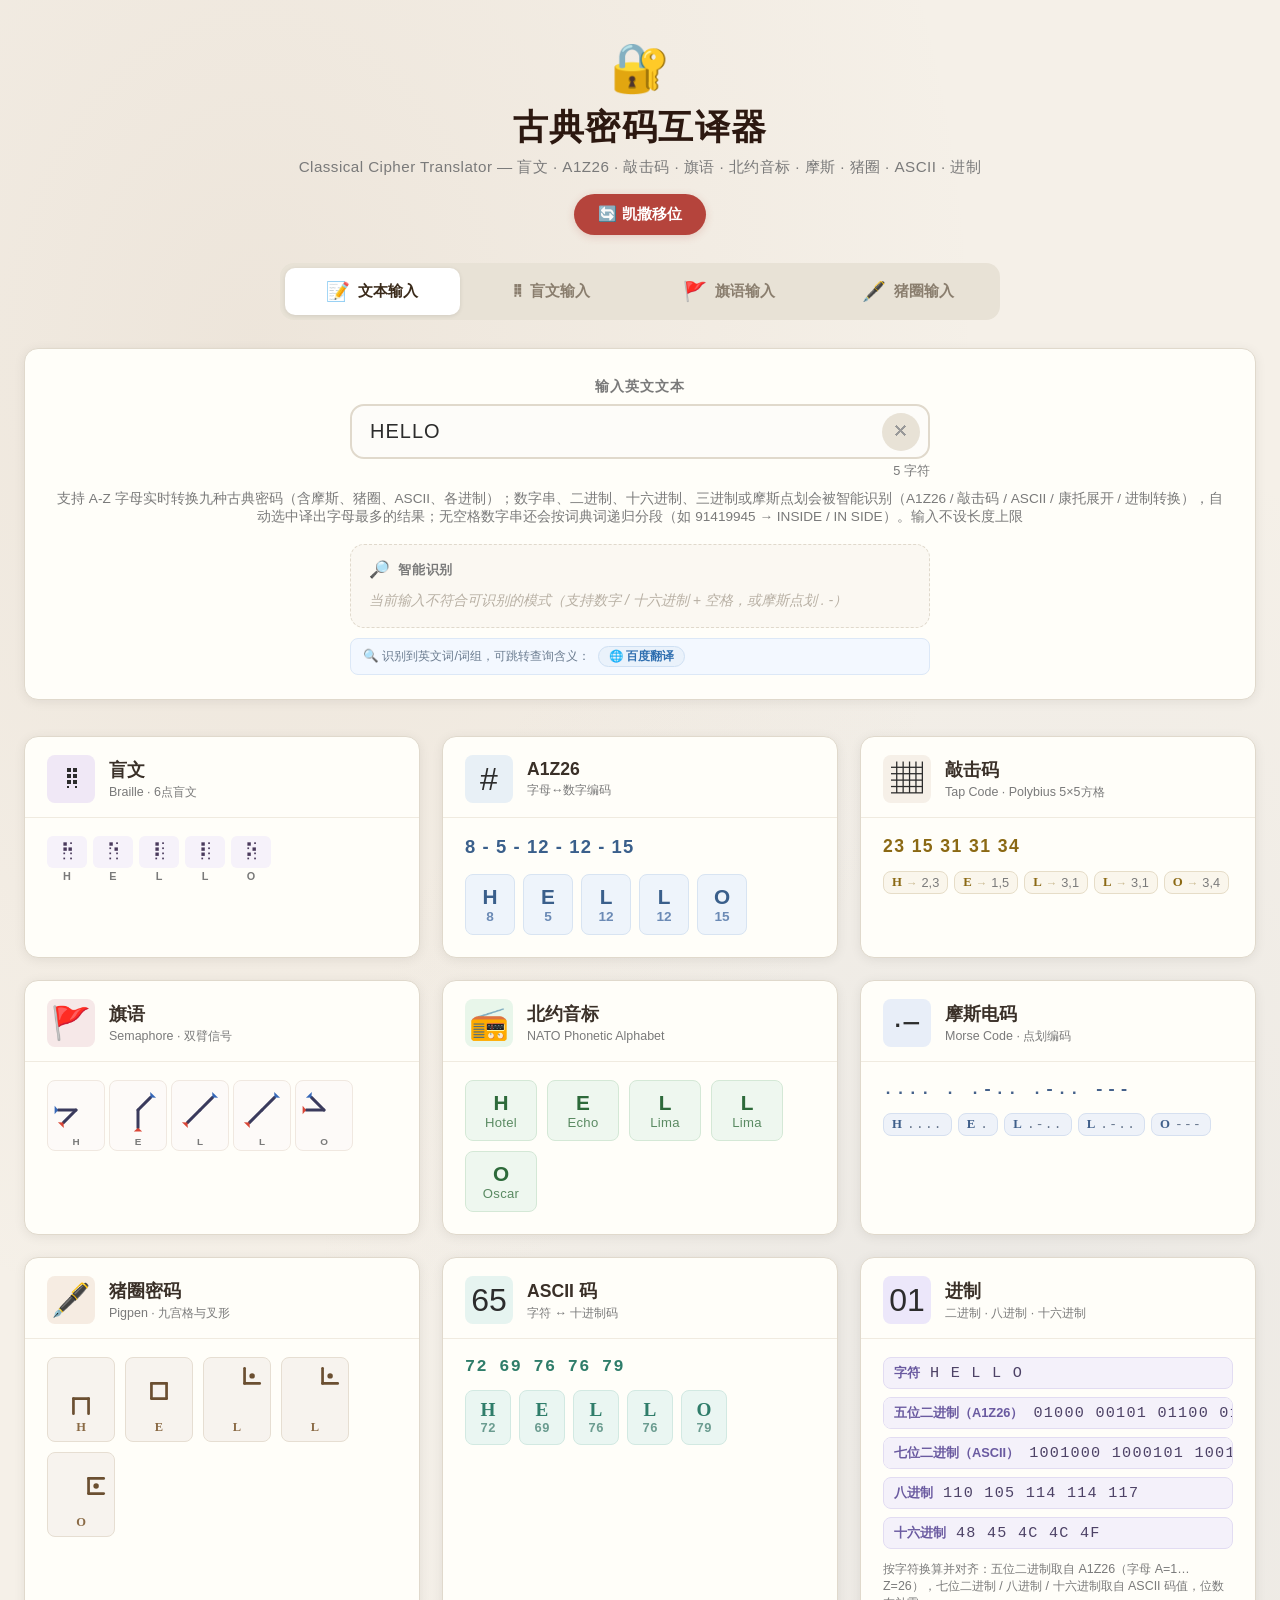
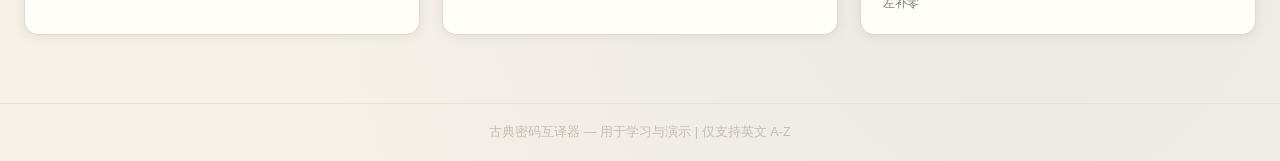
==== commit de6862ef: "file refactoring" ====
--- a/index.html
+++ b/index.html
@@ -370,7 +370,7 @@
     </footer>
 
     <!-- @anchor: html_scripts -->
-    <!-- 脚本加载顺序：数据文件 → 各密码模块（盲文 / 摩斯 / 猪圈 / ASCII / 进制等）→ 词典工具 → 翻译跳转工具 → 半智能识别 → 主脚本 -->
+    <!-- 脚本加载顺序：数据文件 → 各密码模块（盲文 / 摩斯 / 猪圈 / ASCII / 进制等）→ 词典工具与内置词种子 → 翻译跳转工具 → 词典分段数字串（DigitWords）→ 半智能识别（核心 SmartDetect + 渲染 SmartDetectRender）→ 输入控制器（盲文 / 旗语 / 猪圈）与词典加载器 WordDict → 主脚本；顺序不可打乱 -->
     <script src="cipher-data.js"></script>
     <script src="modules/braille.js"></script>
     <script src="modules/a1z26.js"></script>
@@ -383,9 +383,17 @@
     <script src="modules/numeral.js"></script>
     <script src="modules/cantor.js"></script>
     <script src="modules/word-finder.js"></script>
+    <script src="modules/word-seed.js"></script>
     <script src="modules/translate-link.js"></script>
+    <script src="modules/digit-words.js"></script>
     <script src="modules/smart-detect.js"></script>
+    <script src="modules/smart-detect-render.js"></script>
+    <script src="script-braille-input.js"></script>
+    <script src="script-semaphore-input.js"></script>
+    <script src="script-pigpen-input.js"></script>
+    <script src="script-dict.js"></script>
     <script src="script.js"></script>
+
     <!-- @anchor: html_scripts_end -->
 </body>
 </html>
--- a/style.css
+++ b/style.css
@@ -1061,68 +1061,33 @@
 /* @anchor: css_cards_end */
 
 /* @anchor: css_braille_view */
-/* 盲文输出卡片样式 */
-/* ============================================
-   盲文样式
-   ============================================ */
-.braille-unicode-row {
-    display: flex;
-    flex-wrap: wrap;
+/* 盲文输出卡片样式：紧凑网格排列的「盲文字符 + 字母标签」，不重复绘制点阵以省空间 */
+.braille-cards-row {
+    display: grid;
+    grid-template-columns: repeat(auto-fill, 40px);
     gap: 6px;
-    margin-bottom: 18px;
-}
-
-.braille-char {
-    font-size: 2rem;
-    line-height: 1;
+    align-items: end;
+}
+
+.braille-card {
+    display: flex;
+    flex-direction: column;
+    align-items: center;
+    gap: 2px;
+}
+
+.braille-glyph {
+    font-size: 1.7rem;
+    line-height: 1.15;
     color: #4a3a5c;
     background: #f6f2fa;
     border-radius: 6px;
-    padding: 4px 8px;
-    min-width: 44px;
+    width: 100%;
     text-align: center;
 }
 
-.braille-dots-row {
-    display: flex;
-    flex-wrap: wrap;
-    gap: 10px;
-    align-items: flex-end;
-}
-
-.braille-dot-cell {
-    display: flex;
-    flex-direction: column;
-    align-items: center;
-    gap: 6px;
-}
-
-.braille-dot-grid {
-    display: grid;
-    grid-template-columns: 1fr 1fr;
-    grid-template-rows: 1fr 1fr 1fr;
-    gap: 4px;
-    padding: 6px;
-    background: #faf8f5;
-    border-radius: 8px;
-    border: 1px solid #e8e2d6;
-}
-
-.braille-dot {
-    width: 14px;
-    height: 14px;
-    border-radius: 50%;
-    background: #ddd8cf;
-    transition: background 0.2s;
-}
-
-.braille-dot.active {
-    background: #5b3e7a;
-    box-shadow: inset 0 1px 2px rgba(0,0,0,0.2);
-}
-
 .braille-letter-label {
-    font-size: 0.75rem;
+    font-size: 0.68rem;
     color: var(--text-muted);
     font-weight: 600;
 }
@@ -1131,8 +1096,11 @@
 .braille-unknown {
     font-size: 0.85rem;
     color: #bbb;
-    padding: 10px 6px;
-}
+    padding: 14px 0;
+    width: 100%;
+    text-align: center;
+}
+
 /* @anchor: css_braille_view_end */
 
 /* @anchor: css_a1z26_view */
@@ -1249,15 +1217,14 @@
 /* @anchor: css_tapcode_view_end */
 
 /* @anchor: css_semaphore_view */
-/* 旗语输出卡片样式：Canvas 双臂（持旗）图排列 */
+/* 旗语输出卡片样式：紧凑网格排列的 Canvas 双臂（持旗）图，压缩卡片占比 */
 /* ============================================
    旗语样式
    ============================================ */
 .semaphore-figures-row {
-    display: flex;
-    flex-wrap: wrap;
-    gap: 8px;
-    align-items: flex-end;
+    display: grid;
+    grid-template-columns: repeat(auto-fill, 58px);
+    gap: 4px;
     justify-content: flex-start;
 }
 
@@ -1265,35 +1232,34 @@
     display: flex;
     flex-direction: column;
     align-items: center;
-    gap: 4px;
+    gap: 0;
     background: #fdfaf8;
     border-radius: var(--radius-sm);
-    padding: 4px 6px;
+    padding: 2px;
     border: 1px solid #f0e8e0;
 }
 
 .semaphore-canvas {
     display: block;
+    width: 54px;
+    height: 54px;
 }
 
 .semaphore-char-label {
-    font-size: 0.75rem;
+    font-size: 0.62rem;
+    line-height: 1.1;
     font-weight: 600;
     color: var(--text-muted);
 }
 
 .semaphore-space,
 .semaphore-unknown {
-    font-size: 0.85rem;
+    display: flex;
+    align-items: center;
+    justify-content: center;
+    min-height: 54px;
+    font-size: 0.75rem;
     color: #bbb;
-    padding: 20px 8px;
-}
-
-.semaphore-more {
-    align-self: center;
-    font-size: 0.85rem;
-    color: var(--text-muted);
-    margin-left: 8px;
 }
 
 /* @anchor: css_semaphore_view_end */
